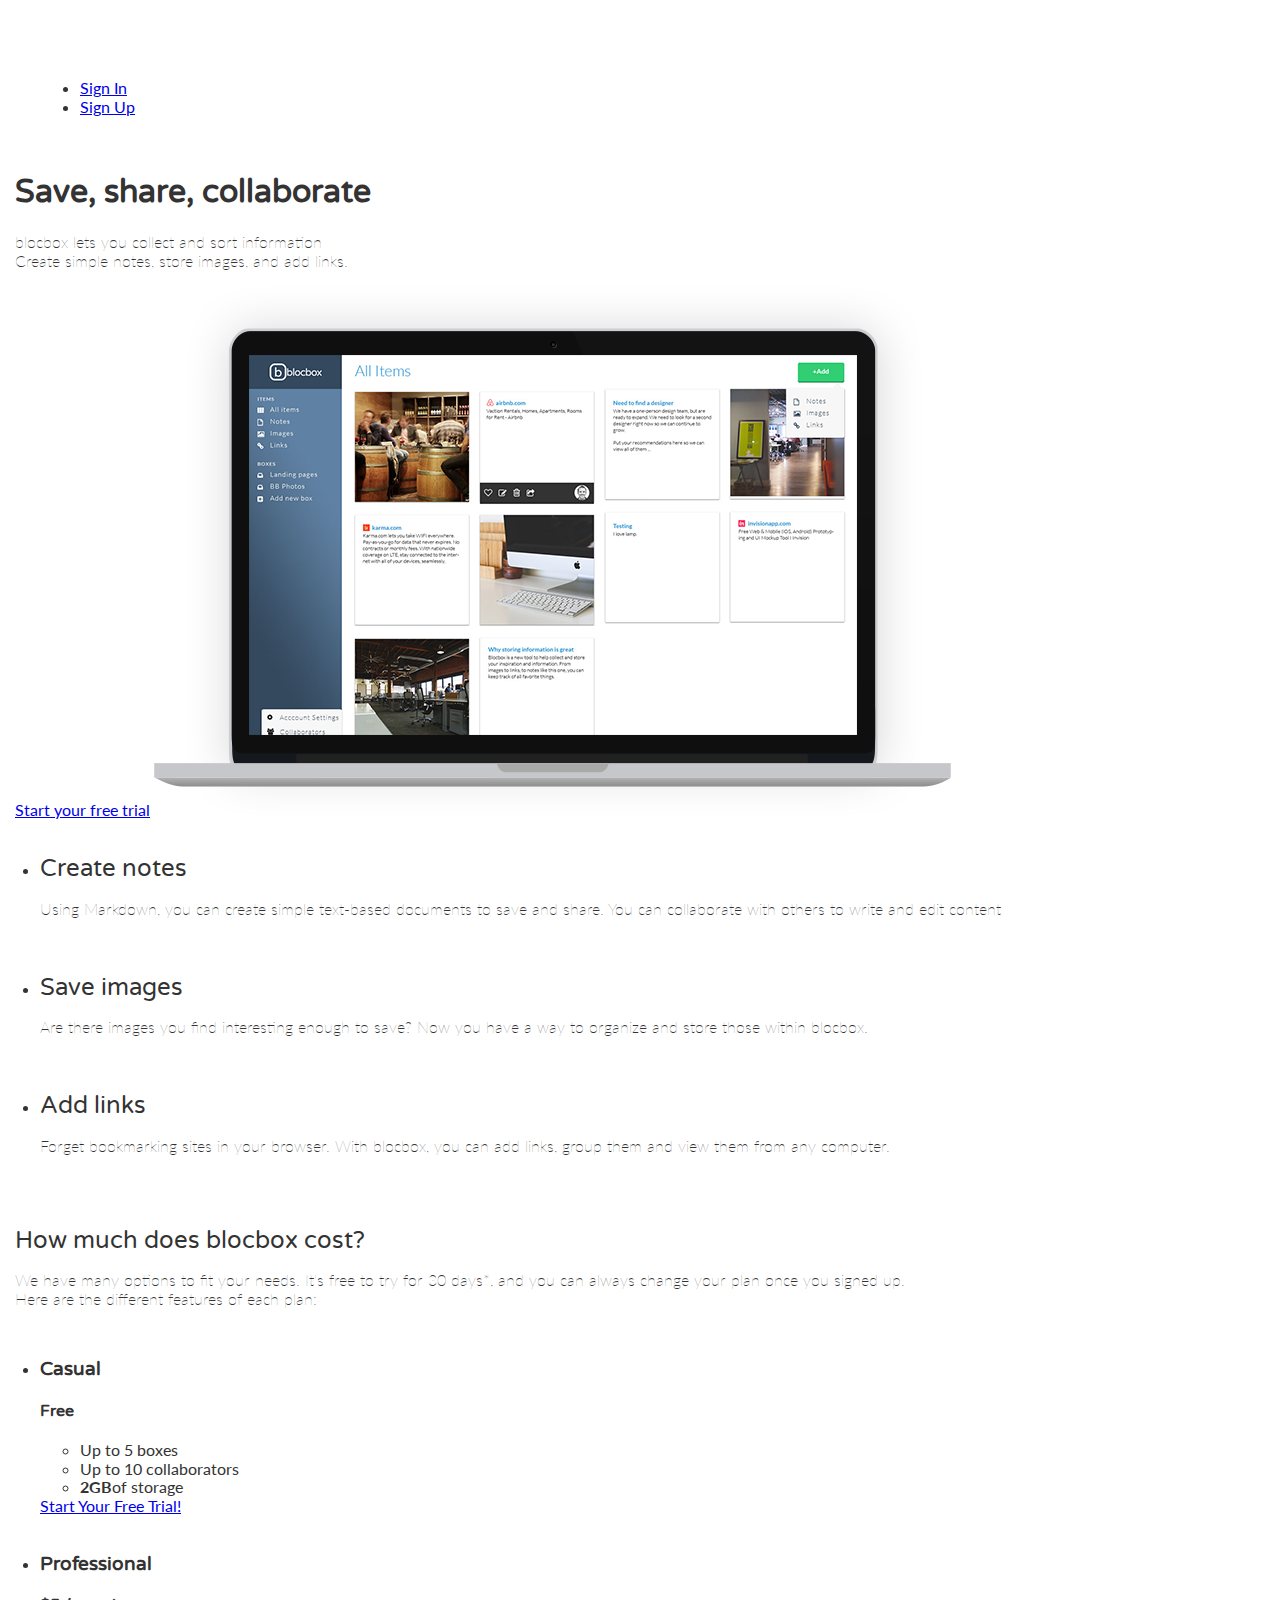
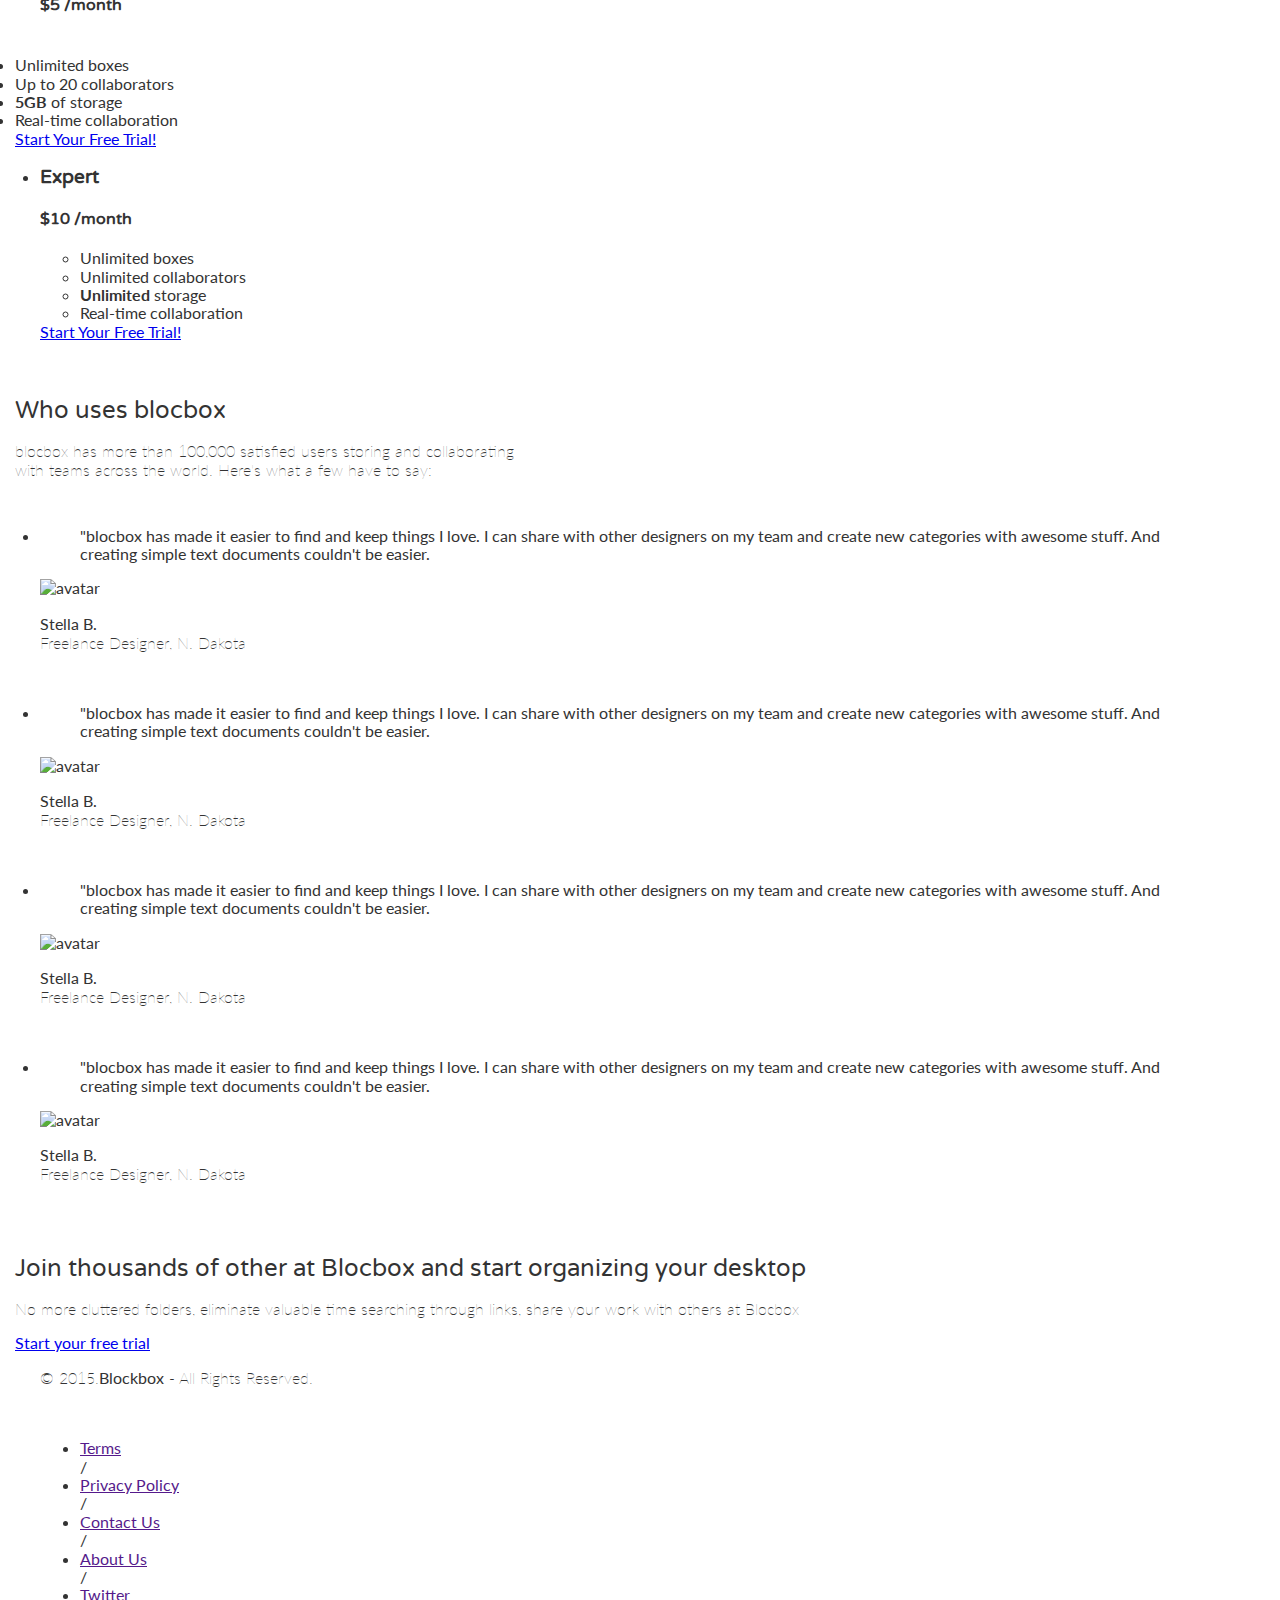
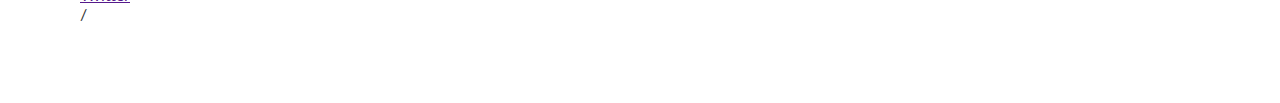
==== index.html @ 96bd42d5 "homepage-css-complted" ====
<!DOCTYPE html>
<html lang="en-us">
<head>
  <meta http-equiv="X-UA-Compatible" content="IE=Edge">
  <meta charset="utf-8">
  <title>Save, share, collaborate | Blocbox</title>
  <!-- Google Fonts-->
  <link href="https://fonts.googleapis.com/css?family=Lato:100,100i,300,300i,400,400i,700|Varela+Round" rel="stylesheet">
  <!-- CSS --> 
  <link rel="stylesheet" href="CSS/normalize.css">
  <link rel="stylesheet" href="CSS/style.css">
  <link rel="stylesheet" href="CSS/font-awesome.css">
  <head>
  <link rel="stylesheet" href="https://cdnjs.cloudflare.com/ajax/libs/animate.css/3.5.2/animate.min.css">
</head>
</head>
<body>
  <header>
    <nav class="container">
      <div class="one-half">
      <a href="index.html" class="site-logo"><img src="images/site-logo.png" alt="Blocbox" /></a>
      </div>
      <div class="one-half">
        <ul>
          <li><a href="signin.html">Sign In</a>
          </li>
          <li class="btn-outline"><a href="signup.html">Sign Up</a> 
          </li>
        </ul>
    </nav>
    <div class="container hero">
    <h1 class="animated fadeIn">Save, share, collaborate</h1>
    <p> blocbox lets you collect and sort information<br>Create simple notes, store images, and add links.</p>
    <a href="signup.html" class="btn">Start your free trial</a>
    <img src="images/dashboard.png" alt="Blocbox"/>
    </div>
    </header>
    <main role="main">
      <!--Benifits Section-->
      <section class="benifits">
        <ul class="container">
          <li class="one-third">
            <h2>Create notes</h2>
            <p>Using Markdown, you can create simple text-based documents to save and share. You can collaborate with others to write and edit content</p>
          </li>
          <li class="one-third">
            <h2>Save images</h2>
            <p>Are there images you find interesting enough to save? Now you have a way to organize and store those within blocbox.</p>
          </li>
          <li class="one-third">
            <h2>Add links</h2>
            <p>Forget bookmarking sites in your browser. With blocbox, you can add links, group them and view them from any computer.</p>
          </li>
        </ul>
      </section>
      <!--Pricing Section-->
      <section class="pricing">
        <div class="container">
          <h2>How much does blocbox cost?</h2>
          <p>We have many options to fit your needs. It's free to try for 30 days*, and you can always change your plan once you signed up. <br/>Here are the different features of each plan:</p>
        </div>
        <ul class="container">
          <li class="one-third">
            <div class="box">
              <h3>Casual</h3>
                <h4>Free</h4>
                  <ul>
                    <li>Up to 5 boxes</li>
                    <li>Up to 10 collaborators</li>
                    <li><strong>2GB</strong>of storage</li>
                  </ul>
                  <a href="signup.html" class="btn">Start Your Free Trial!</a>
           </div>   
          </li>
          <li class="one-third">
            <div class="box middle">
            <h3>Professional</h3>
            <h4><span>$</span>5 <span class="month">/month</span></h4>
               <li>Unlimited boxes</li>
              <li>Up to 20 collaborators</li>
              <li><strong>5GB</strong> of storage</li>
              <li>Real-time collaboration</li>
                  <a href="signup.html" class="btn">Start Your Free Trial!</a>
             </div>
          </li>
          <li class="one-third">
            <div class="box"></div>
              <h3>Expert</h3>
              <h4><span>$</span>10 <span class="month">/month</span></h4>
        <ul>
          <li>Unlimited boxes</li>
          <li>Unlimited collaborators</li>
          <li><strong>Unlimited</strong> storage</li>
          <li>Real-time collaboration</li>
        </ul>
        <a href="signup.html" class="btn">Start Your Free Trial!</a>
          </li>
        </ul>      
      </section>

  <!--Testimonials  -->
      <section class="testimonials">
        <div class="container">
          <h2>Who uses blocbox</h2>
          <p>blocbox has more than 100,000 satisfied users storing and collaborating<br/> with teams across the world. Here's what a few have to say:</p>
        </div>
        <ul class="container">
          <li class="one-fourth">
            <blockquote>"blocbox has made it easier to find and keep things I love. I can share with other designers on my team and create new categories with awesome stuff. And creating simple text documents couldn't be easier.
            </blockquote>
            <img src="https://s3.amazonaws.com/uifaces/faces/twitter/jsa/128.jpg" alt="avatar">
              <p class="name"><strong>Stella B.</strong><br/>Freelance Designer, N. Dakota</p>
          </li>
          <li class="one-fourth">
            <blockquote>"blocbox has made it easier to find and keep things I love. I can share with other designers on my team and create new categories with awesome stuff. And creating simple text documents couldn't be easier.
            </blockquote>
            <img src="https://s3.amazonaws.com/uifaces/faces/twitter/jsa/128.jpg" alt="avatar">
              <p class="name"><strong>Stella B.</strong><br/>Freelance Designer, N. Dakota</p>
          </li>
          <li class="one-fourth">
            <blockquote>"blocbox has made it easier to find and keep things I love. I can share with other designers on my team and create new categories with awesome stuff. And creating simple text documents couldn't be easier.
            </blockquote>
            <img src="https://s3.amazonaws.com/uifaces/faces/twitter/jsa/128.jpg" alt="avatar">
              <p class="name"><strong>Stella B.</strong><br/>Freelance Designer, N. Dakota</p>
          </li>
          <li class="one-fourth">
            <blockquote>"blocbox has made it easier to find and keep things I love. I can share with other designers on my team and create new categories with awesome stuff. And creating simple text documents couldn't be easier.
            </blockquote>
            <img src="https://s3.amazonaws.com/uifaces/faces/twitter/jsa/128.jpg" alt="avatar">
              <p class="name"><strong>Stella B.</strong><br/>Freelance Designer, N. Dakota</p>
          </li>
        </ul>
      </section>
      <!-- Assignment 27-->
      <div class="container">
      <h2>
        Join thousands of other at Blocbox and start organizing your desktop
      </h2>
      <p>
        No more cluttered folders, eliminate valuable time searching through links, share your work with others at Blocbox
      </p>
      <a href="signup.html" class="btn">Start your free trial</a>
      </div>
    </main>
    <!-- footer -->
  <footer>
    <div class="container footer-nav-block">
      <div class="left-footer-block one-third">
        <p class="copyright=block">&copy; 2015.<strong>Blockbox</strong> - All Rights Reserved.</p>
      </div>
      <nav class="link-block middle-footer-block one-third">
        <ul>
          <li><a href="">Terms</a></li> / 
          <li><a href="">Privacy Policy</a></li> / 
          <li><a href="">Contact Us</a></li> / 
          <li><a href="">About Us</a></li> / 
          <li><a href="">Twitter</a></li> / 
        </ul>
      <div class="right-footer-block one third">
        <img class="logo" src="images/site-logo.png" alt="blocbox"/>
      </div>
    </footer>
</body>
</html>
---- CSS/style.css ----
html, body {
  overflow-x: hidden;
}

body {
  font-family: "lato", Helvetica, Arial, sans-serif;
  color: #333333;
}

h1, h2, h3, h4, h5, h6 {
  font-family: "Varela Round", Helvetica, Arial, sans-serif
}

h2 {
  font-size: 20ox;
  font-weight: normal;
  margin-bottom: 5px;
}

p {
  font-size: 16px;
  line-height: 19px;
  font-weight: 100;
}

/* GRID */

.container {
  margin-right: auto;
  margin-left:auto;
  padding-right: 15px;
  padding-left: 15px;
  position: relative;
}

.container:before,
.container:after{
  content: " ";
  display: table;
}

.container:after {
  clear:both;
}

.one-half, .one-third, .one-fourth {
  width: 96%;
  float:left;
  position: relative;
  min-height: 1px;
  margin: 0 2% 20px;
}

.fadeIn {
  -webkit-animation-name: fadeIn;
  animation-name: fadeIn;
}

@-webkit-keyframes fadeInDown {
  from {
    opacity: 0;
    -webkit-transform: translate3d(0, -100%, 0);
    transform: translate3d(0, -100%, 0);
  }

  to {
    opacity: 1;
    -webkit-transform: none;
    transform: none;
  }
}

@keyframes fadeInDown {
  from {
    opacity: 0;
    -webkit-transform: translate3d(0, -100%, 0);
    transform: translate3d(0, -100%, 0);
  }

  to {
    opacity: 1;
    -webkit-transform: none;
    transform: none;
  }
}
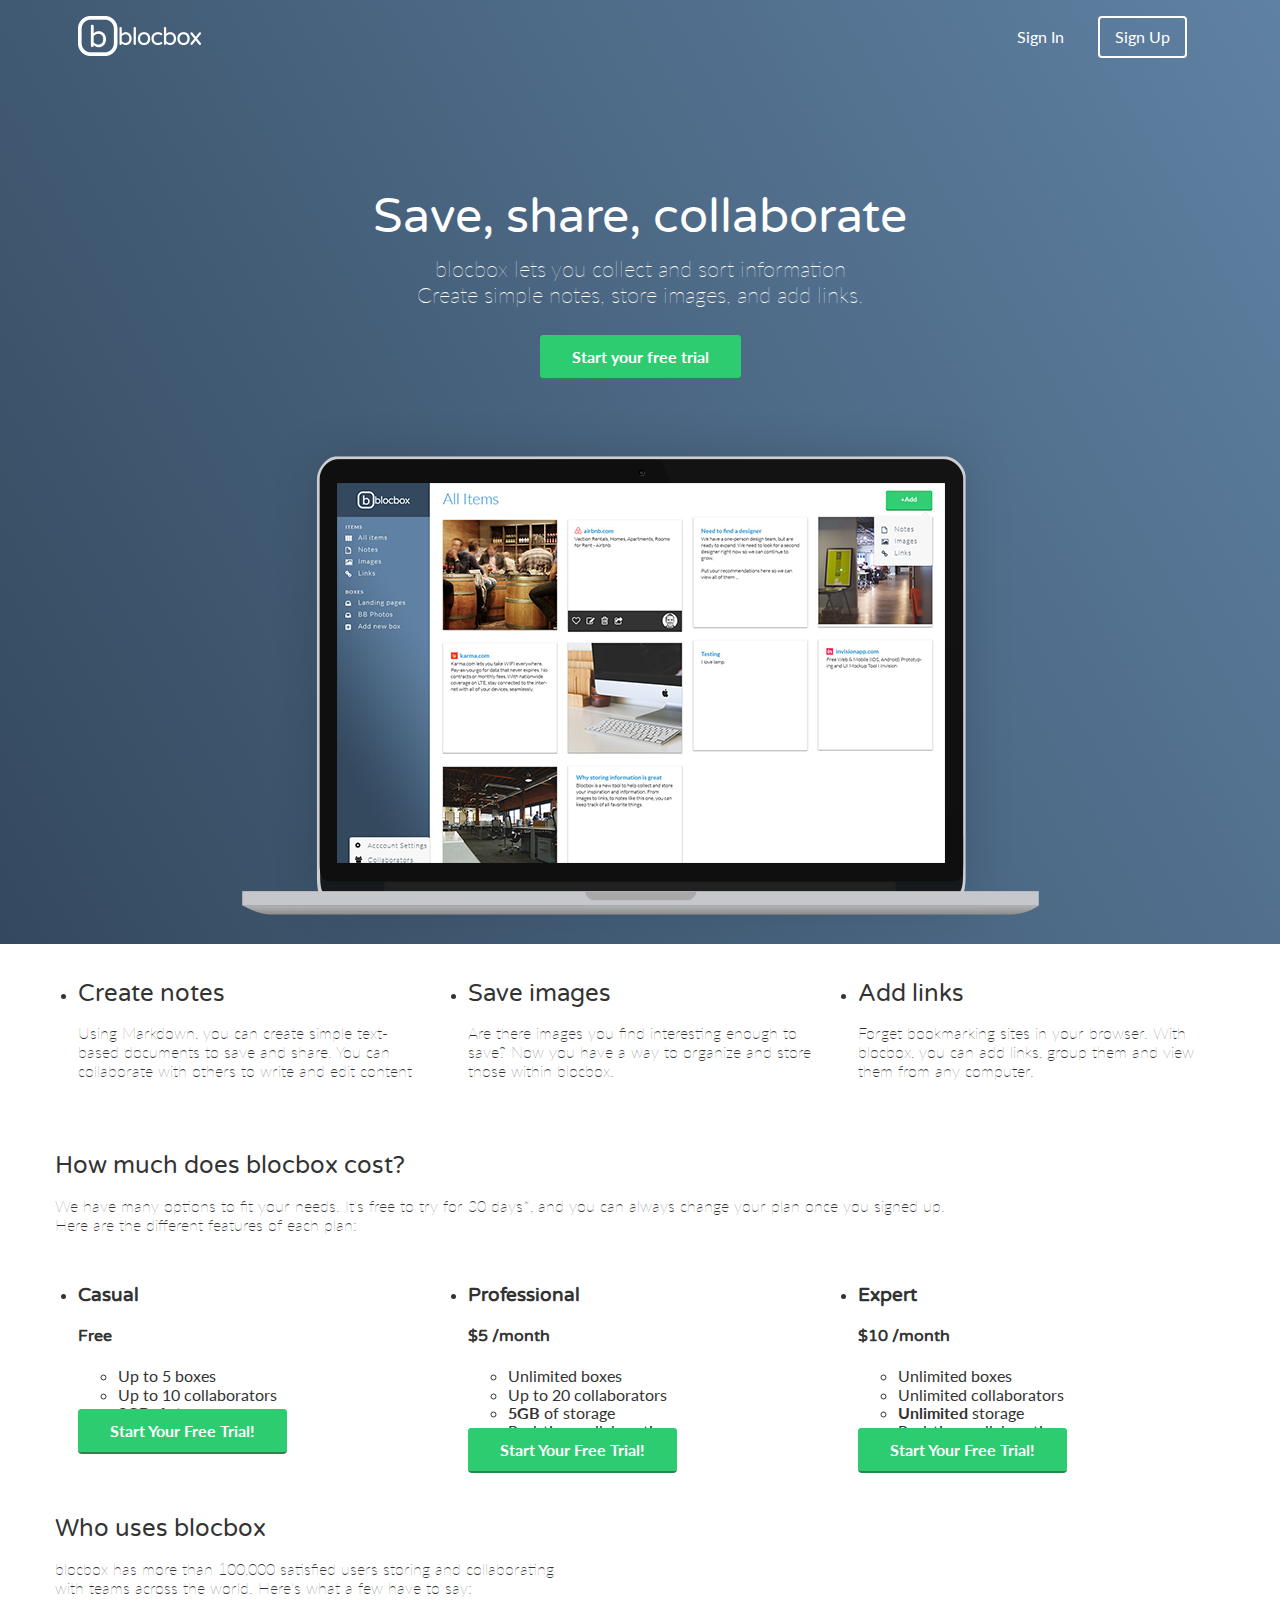
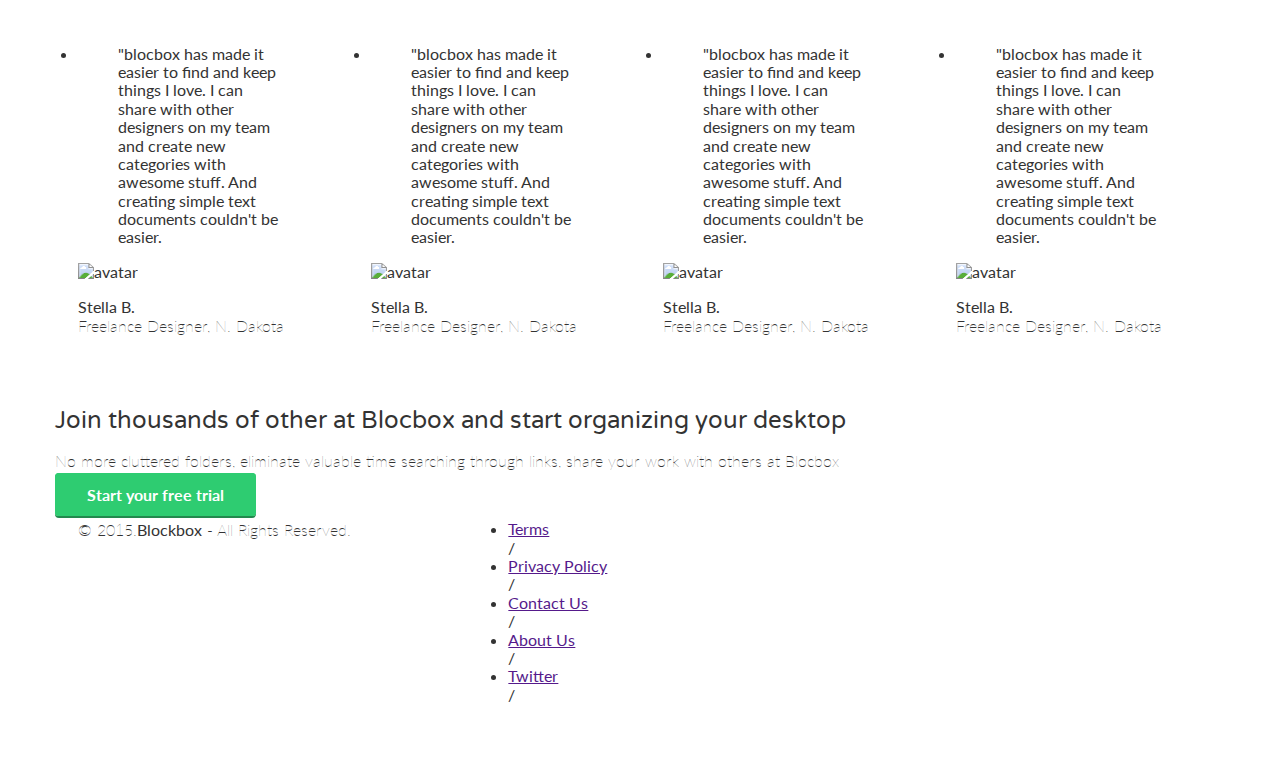
==== commit 5982291d: "Checkpoint-30-completed" ====
--- a/index.html
+++ b/index.html
@@ -76,11 +76,13 @@
             <div class="box middle">
             <h3>Professional</h3>
             <h4><span>$</span>5 <span class="month">/month</span></h4>
-               <li>Unlimited boxes</li>
-              <li>Up to 20 collaborators</li>
-              <li><strong>5GB</strong> of storage</li>
-              <li>Real-time collaboration</li>
-                  <a href="signup.html" class="btn">Start Your Free Trial!</a>
+              <ul>
+                <li>Unlimited boxes</li>
+                <li>Up to 20 collaborators</li>
+                <li><strong>5GB</strong> of storage</li>
+                <li>Real-time collaboration</li>
+              </ul>    
+              <a href="signup.html" class="btn">Start Your Free Trial!</a>
              </div>
           </li>
           <li class="one-third">
--- a/CSS/style.css
+++ b/CSS/style.css
@@ -8,7 +8,7 @@
 }
 
 h1, h2, h3, h4, h5, h6 {
-  font-family: "Varela Round", Helvetica, Arial, sans-serif
+  font-family: "Varela Round", Helvetica, Arial, sans-serif;
 }
 
 h2 {
@@ -24,33 +24,31 @@
 }
 
 /* GRID */
+ .container {
+   margin-right: auto;
+   margin-left: auto;
+   padding-left: 15px;
+   padding-right: 15px;
+   position: relative;
+ }
+ .container:before,
+ .container:after {
+   content: " ";
+   display: table;
+ }
+ .container:after {
+   clear: both;
+ }
+ .one-half, .one-third, .one-fourth {
+   width:96%;
+   float:left;
+   position:relative;
+   min-height: 1px;
+   margin:0 2% 20px;
+ }
 
-.container {
-  margin-right: auto;
-  margin-left:auto;
-  padding-right: 15px;
-  padding-left: 15px;
-  position: relative;
-}
 
-.container:before,
-.container:after{
-  content: " ";
-  display: table;
-}
-
-.container:after {
-  clear:both;
-}
-
-.one-half, .one-third, .one-fourth {
-  width: 96%;
-  float:left;
-  position: relative;
-  min-height: 1px;
-  margin: 0 2% 20px;
-}
-
+/* Animation Affect for H1 */
 .fadeIn {
   -webkit-animation-name: fadeIn;
   animation-name: fadeIn;
@@ -70,16 +68,129 @@
   }
 }
 
-@keyframes fadeInDown {
-  from {
-    opacity: 0;
-    -webkit-transform: translate3d(0, -100%, 0);
-    transform: translate3d(0, -100%, 0);
+
+  @media (min-width: 768px){
+    .container {
+      width: 750px;
+    }
   }
 
-  to {
-    opacity: 1;
-    -webkit-transform: none;
-    transform: none;
-  }
-}+  @media (min-width: 768px) {
+   .container {
+     width: 750px;
+   }
+ }
+ @media (min-width: 992px) {
+   .container {
+     width: 970px;
+   }
+   .one-half {
+     width:46%;
+   }
+   .one-third {
+     width:29.33333%;
+   }
+   .one-fourth {
+     width:21%;
+   }
+ }
+ @media (min-width: 1200px) {
+   .container {
+     width: 1170px;
+   }
+ }
+
+/*    HEADER    */
+header {
+  color: #FFFFFF;
+  background: #34495E;
+  background-image: -moz-linear-gradient( 30deg, rgb(52,73,94) 0%, rgb(95,129,163) 100%);
+  background-image: -webkit-linear-gradient( 30deg, rgb(52,73,94) 0%, rgb(95,129,163) 100%);
+  background-image: -ms-linear-gradient( 30deg, rgb(52,73,94) 0%, rgb(95,129,163) 100%);
+}
+
+header nav{
+  padding: 1em 0;
+}
+
+header nav ul{
+  display: inline;
+  text-align: right;
+  float: right;
+  margin:0;
+}
+
+header nav ul > li {
+  list-style-type: none;
+  display: inline-block;  
+  margin: 0 15px;
+}
+
+header nav ul > li.btn-outline {
+  padding: 10px 15px;
+  border: 2px solid #FFFFFF;
+  border-radius: 4px;
+}
+
+header nav ul >li.btn-outline:hover{
+  background: #FFFFFF;
+}
+
+header nav ul > li > a {
+  color: #FFFFFF;
+  text-decoration: none;
+}
+
+header nav ul > li.btn-outline:hover > a {
+  color: #34495E;
+}
+
+header .hero {
+  text-align: center;
+  display: block;
+  position: relative;
+}
+
+header .hero h1 {
+  font-size: 48px;
+  font-weight: normal;
+  margin: 95px 0 0;
+}
+
+header .hero p{
+  font-size: 22px;
+  line-height: 26px;
+  font-weight: 100;
+  margin: 10px 0 40px;
+}
+
+header .hero img {
+  display: block;
+  margin:3em auto 0;
+}
+
+
+/* BUTTON */
+
+.btn{
+  border-radius: 4px;
+  color: #FFFFFF;
+  font-weight: 700;
+  text-decoration: none;
+  padding: 10px 30px;
+  background: #2ECC71;
+  border: 2px solid #2ECC71;
+  box-shadow: 0px 2px 0px 0px #22894E;
+}
+
+
+
+
+
+
+
+
+
+
+
+
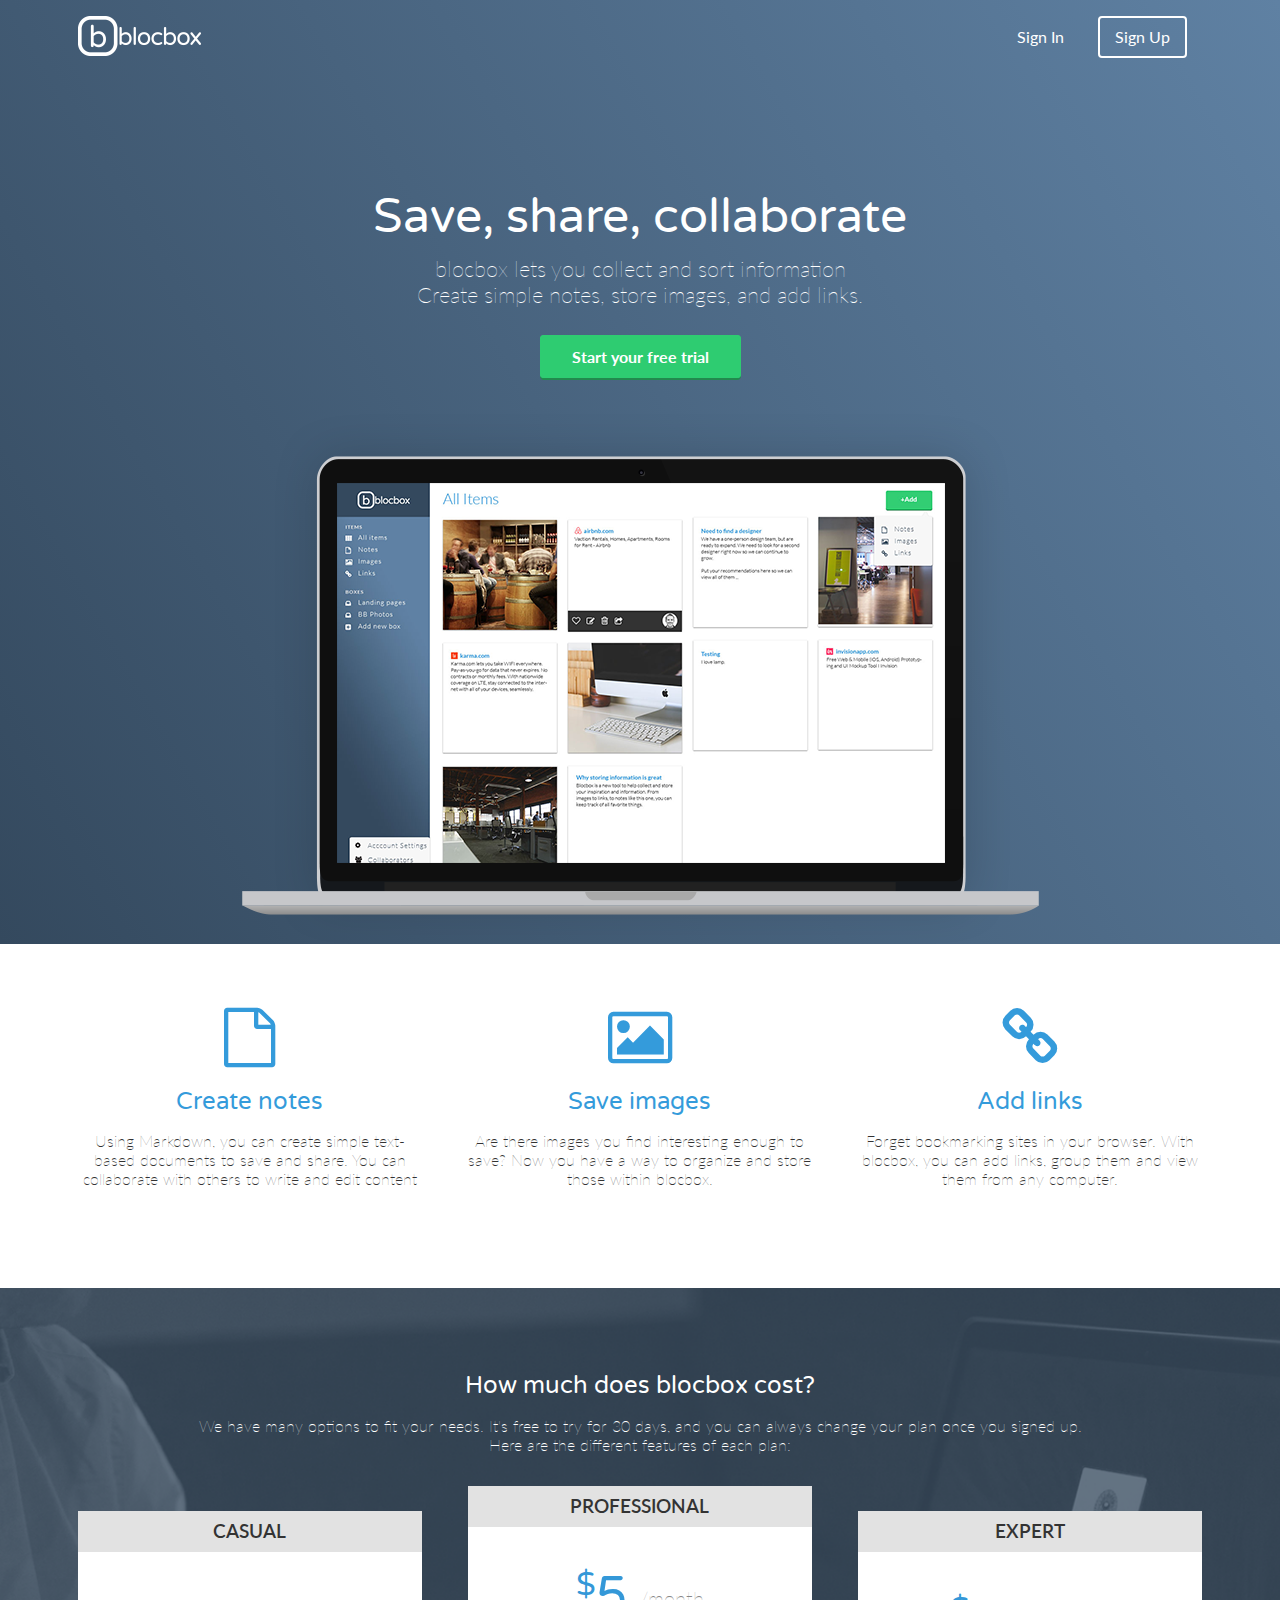
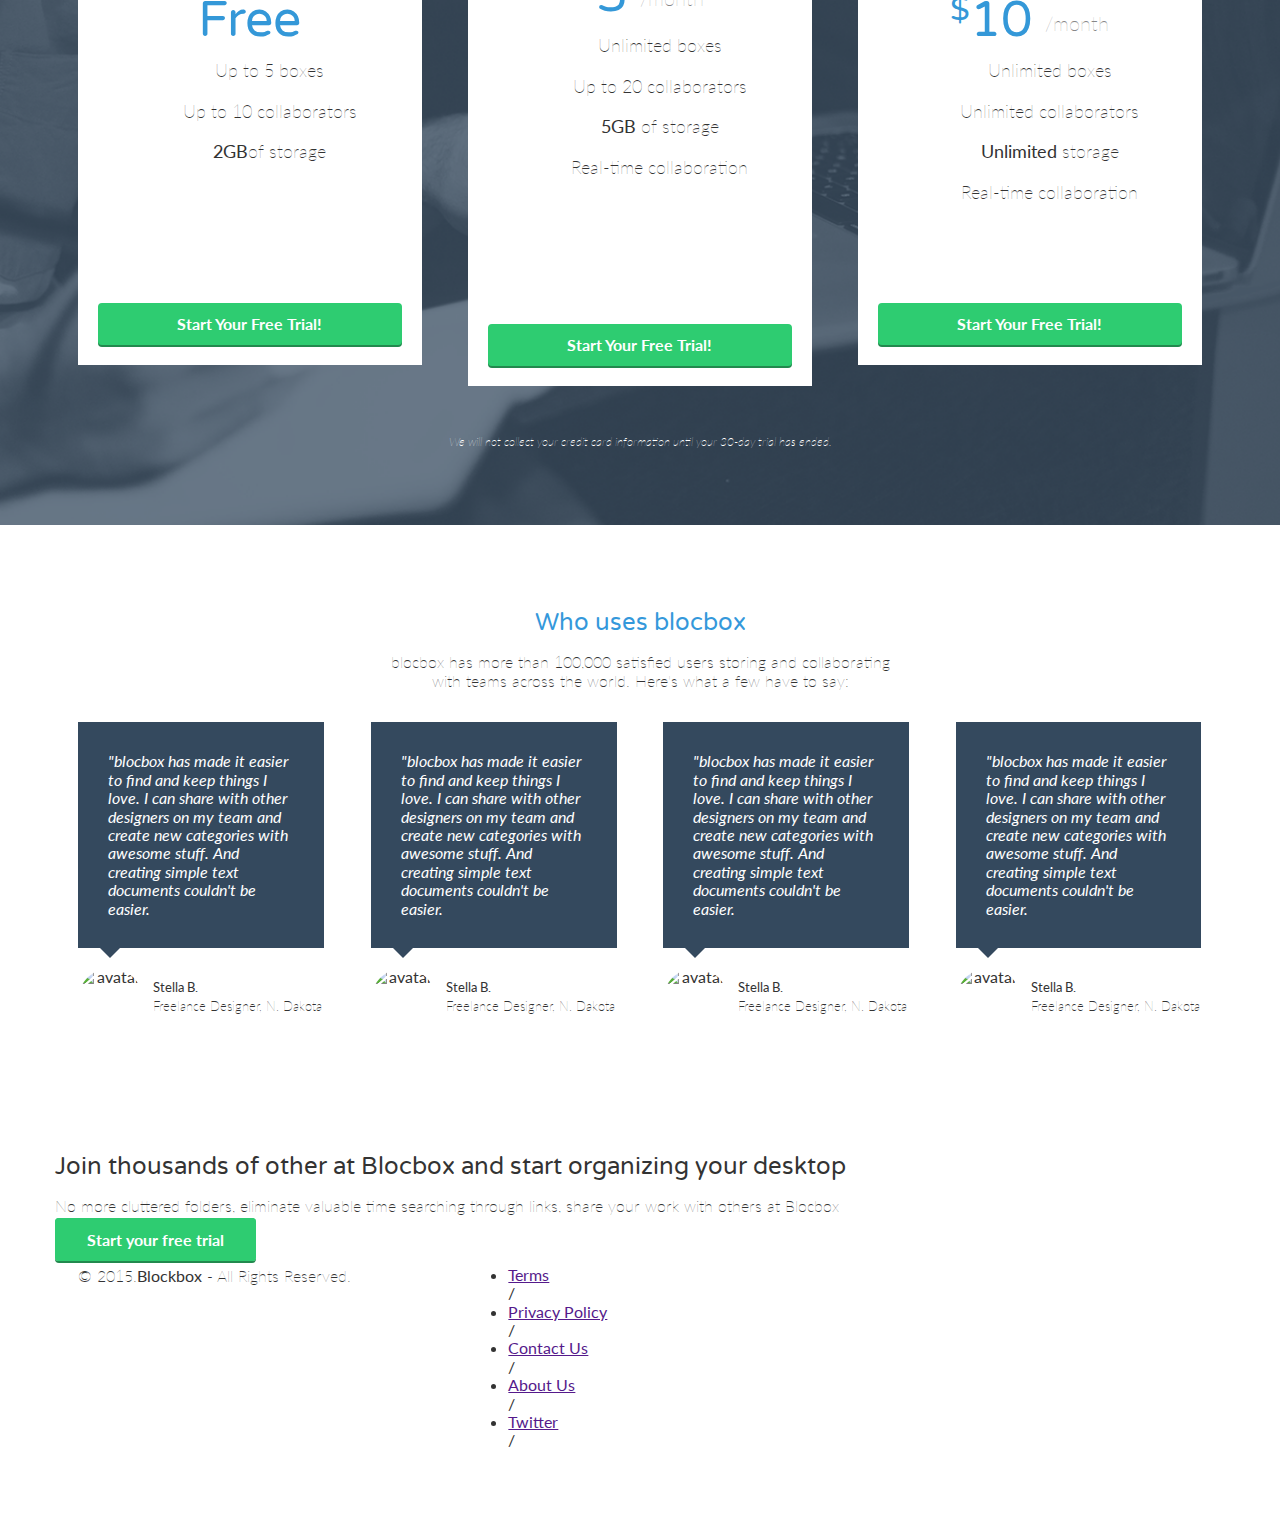
==== commit 04e65b0b: "Checkpoint-31-completed" ====
--- a/index.html
+++ b/index.html
@@ -32,22 +32,25 @@
     <h1 class="animated fadeIn">Save, share, collaborate</h1>
     <p> blocbox lets you collect and sort information<br>Create simple notes, store images, and add links.</p>
     <a href="signup.html" class="btn">Start your free trial</a>
-    <img src="images/dashboard.png" alt="Blocbox"/>
+    <img src="images/dashboard.png" alt="Blocbox" class="dashboard">
     </div>
     </header>
     <main role="main">
       <!--Benifits Section-->
-      <section class="benifits">
+      <section class="benefits">
         <ul class="container">
           <li class="one-third">
+          <i class="fa fa-file-o"></i>
             <h2>Create notes</h2>
             <p>Using Markdown, you can create simple text-based documents to save and share. You can collaborate with others to write and edit content</p>
           </li>
           <li class="one-third">
+          <i class="fa fa-picture-o"></i>
             <h2>Save images</h2>
             <p>Are there images you find interesting enough to save? Now you have a way to organize and store those within blocbox.</p>
           </li>
           <li class="one-third">
+           <i class="fa fa-link"></i>
             <h2>Add links</h2>
             <p>Forget bookmarking sites in your browser. With blocbox, you can add links, group them and view them from any computer.</p>
           </li>
@@ -57,7 +60,7 @@
       <section class="pricing">
         <div class="container">
           <h2>How much does blocbox cost?</h2>
-          <p>We have many options to fit your needs. It's free to try for 30 days*, and you can always change your plan once you signed up. <br/>Here are the different features of each plan:</p>
+          <p>We have many options to fit your needs. It's free to try for 30 days, and you can always change your plan once you signed up. <br/>Here are the different features of each plan:</p>
         </div>
         <ul class="container">
           <li class="one-third">
@@ -86,18 +89,21 @@
              </div>
           </li>
           <li class="one-third">
-            <div class="box"></div>
+            <div class="box">
               <h3>Expert</h3>
               <h4><span>$</span>10 <span class="month">/month</span></h4>
-        <ul>
-          <li>Unlimited boxes</li>
-          <li>Unlimited collaborators</li>
-          <li><strong>Unlimited</strong> storage</li>
-          <li>Real-time collaboration</li>
-        </ul>
-        <a href="signup.html" class="btn">Start Your Free Trial!</a>
-          </li>
-        </ul>      
+                <ul>
+                  <li>Unlimited boxes</li>
+                  <li>Unlimited collaborators</li>
+                  <li><strong>Unlimited</strong> storage</li>
+                  <li>Real-time collaboration</li>
+                </ul>
+              <a href="signup.html" class="btn">Start Your Free Trial!</a>     
+            </div>
+           </li>  
+          </ul>   
+        <div class="container">
+          <p class="small">We will not collect your credit card information until your 30-day trial has ended.</p> 
       </section>
 
   <!--Testimonials  -->
--- a/CSS/style.css
+++ b/CSS/style.css
@@ -68,12 +68,7 @@
   }
 }
 
-
-  @media (min-width: 768px){
-    .container {
-      width: 750px;
-    }
-  }
+/* MEDIA QUERIES */
 
   @media (min-width: 768px) {
    .container {
@@ -99,6 +94,19 @@
      width: 1170px;
    }
  }
+ /*  Change */
+ @media only screen and (max-width: 768px){
+    .dashboard{
+      width: 50%;
+    }
+  }
+
+  @media only screen and (max-width: 992px){
+    .dashboard{
+      width: 75%;
+    }
+  }
+
 
 /*    HEADER    */
 header {
@@ -169,10 +177,9 @@
   margin:3em auto 0;
 }
 
-
 /* BUTTON */
 
-.btn{
+.btn {
   border-radius: 4px;
   color: #FFFFFF;
   font-weight: 700;
@@ -184,13 +191,183 @@
 }
 
 
-
-
-
-
-
-
-
-
-
-
+/*    BENEFITS    */
+
+.benefits {
+  text-align: center;
+  display: block;
+  position: relative;
+}
+
+.benefits ul{
+  margin: 0 auto;
+  padding: 4em 0;
+}
+
+.benefits ul li {
+  list-style-type: none;
+  display: inline-block;
+}
+
+.benefits i {
+  color: #349BDB;
+  font-size: 60px;
+  margin:0;
+  vertical-align: middle;
+}
+
+.benefits h2{
+  color: #349BDB
+}
+
+
+/* PRICING*/
+.pricing {
+   background: #34495E url("../images/background.png") top center no-repeat;
+   background: url("../images/background.png") top center no-repeat, linear-gradient(206deg, #5F81A3 0%, #34495E 94%);
+   background-size:cover;
+   text-align: center;
+   padding:4em 0;
+ }
+
+ .pricing h2, .pricing p{
+  color: #FFF;
+ }
+
+.pricing ul{
+  margin:0, auto;
+  padding:2em, 0;
+}
+
+.pricing ul li {
+  list-style-type: none;
+}
+
+.box {
+  padding:0 15px 15px;
+  background: #FFFFFF;
+  box-shadow: 0px 2px 4px 0px rgba(0,0,0,0,20);
+  min-height: 439px;
+  position: relative; 
+  margin-top: 25px;
+}
+
+.box.middle{
+  min-height: 485px;
+  margin-top: 0px;
+}
+
+.box h3 {
+  font-family: "Lato", Helvetica, Arial, sans-serif;
+  font-weight: 600;
+  text-transform: uppercase;
+  background: #E2E2E2;
+  box-shadow: 0px 1px 2px 0px rgba(0,0,0,0, 40px);
+  left: 0;
+  right: 0;
+  top:0;
+  text-align: center;
+  margin: 0 -15px 40px;
+  padding:10px 0;
+}
+
+.box h4 {
+  font-size: 50px;
+  font-weight: normal;
+  margin: 40px 0 10px;
+  color: #3498D8;
+}
+
+ .box h4 span {
+   font-size:32px;
+   vertical-align: top;
+ }
+ .box h4 span.month {
+   font-family: "Lato", Helvetica, Arial, sans-serif;
+   font-weight: 100;
+   color:#888888;
+   font-size:20px;
+   vertical-align: middle;
+ }
+ .box ul li {
+   font-size:18px;
+   margin-bottom:20px;
+   font-weight: 100;
+ }
+
+  .box .btn {
+   position:absolute;
+   bottom:20px;
+   left:20px;
+   right:20px;
+ }
+ .small {
+   font-size: 12px;
+   color: #FEFEFE;
+   line-height: 15px;
+   font-style:italic;
+ }
+
+
+/* TESTIMONIALS */
+.testimonials {
+  padding: 4em 0;
+  text-align: center;
+}
+
+.testimonials h2{
+  color: #3498DB;
+}
+
+.testimonials ul li {
+  list-style-type: none;
+}
+
+.testimonials blockquote{
+  color: #FFF;
+  text-align: left;
+  font-style: italic; 
+  background: #34495E;
+  position: relative;
+  padding: 30px;  
+  width: auto;
+  margin: 0;
+}
+
+.testimonials blockquote:after {
+   top: 100%;
+   left: 13%;
+   border: solid transparent;
+   content: " ";
+   height: 0;
+   width: 0;
+   position: absolute;
+   pointer-events: none;
+   border-top-color: #34495E;
+   border-width: 10px;
+   margin-left: -10px;
+ }
+
+ .testimonials img {
+   height: 65px;
+   width: 65px;
+   border-radius:50%;
+   float: left;
+   display: inline-block;
+   margin:20px 10px 0 0;
+ }
+ .testimonials p.name {
+   float: left;
+   display: inline-block;
+   text-align: left;
+   font-size:13px;
+   margin-top: 30px;
+ }
+
+
+
+
+
+
+
+
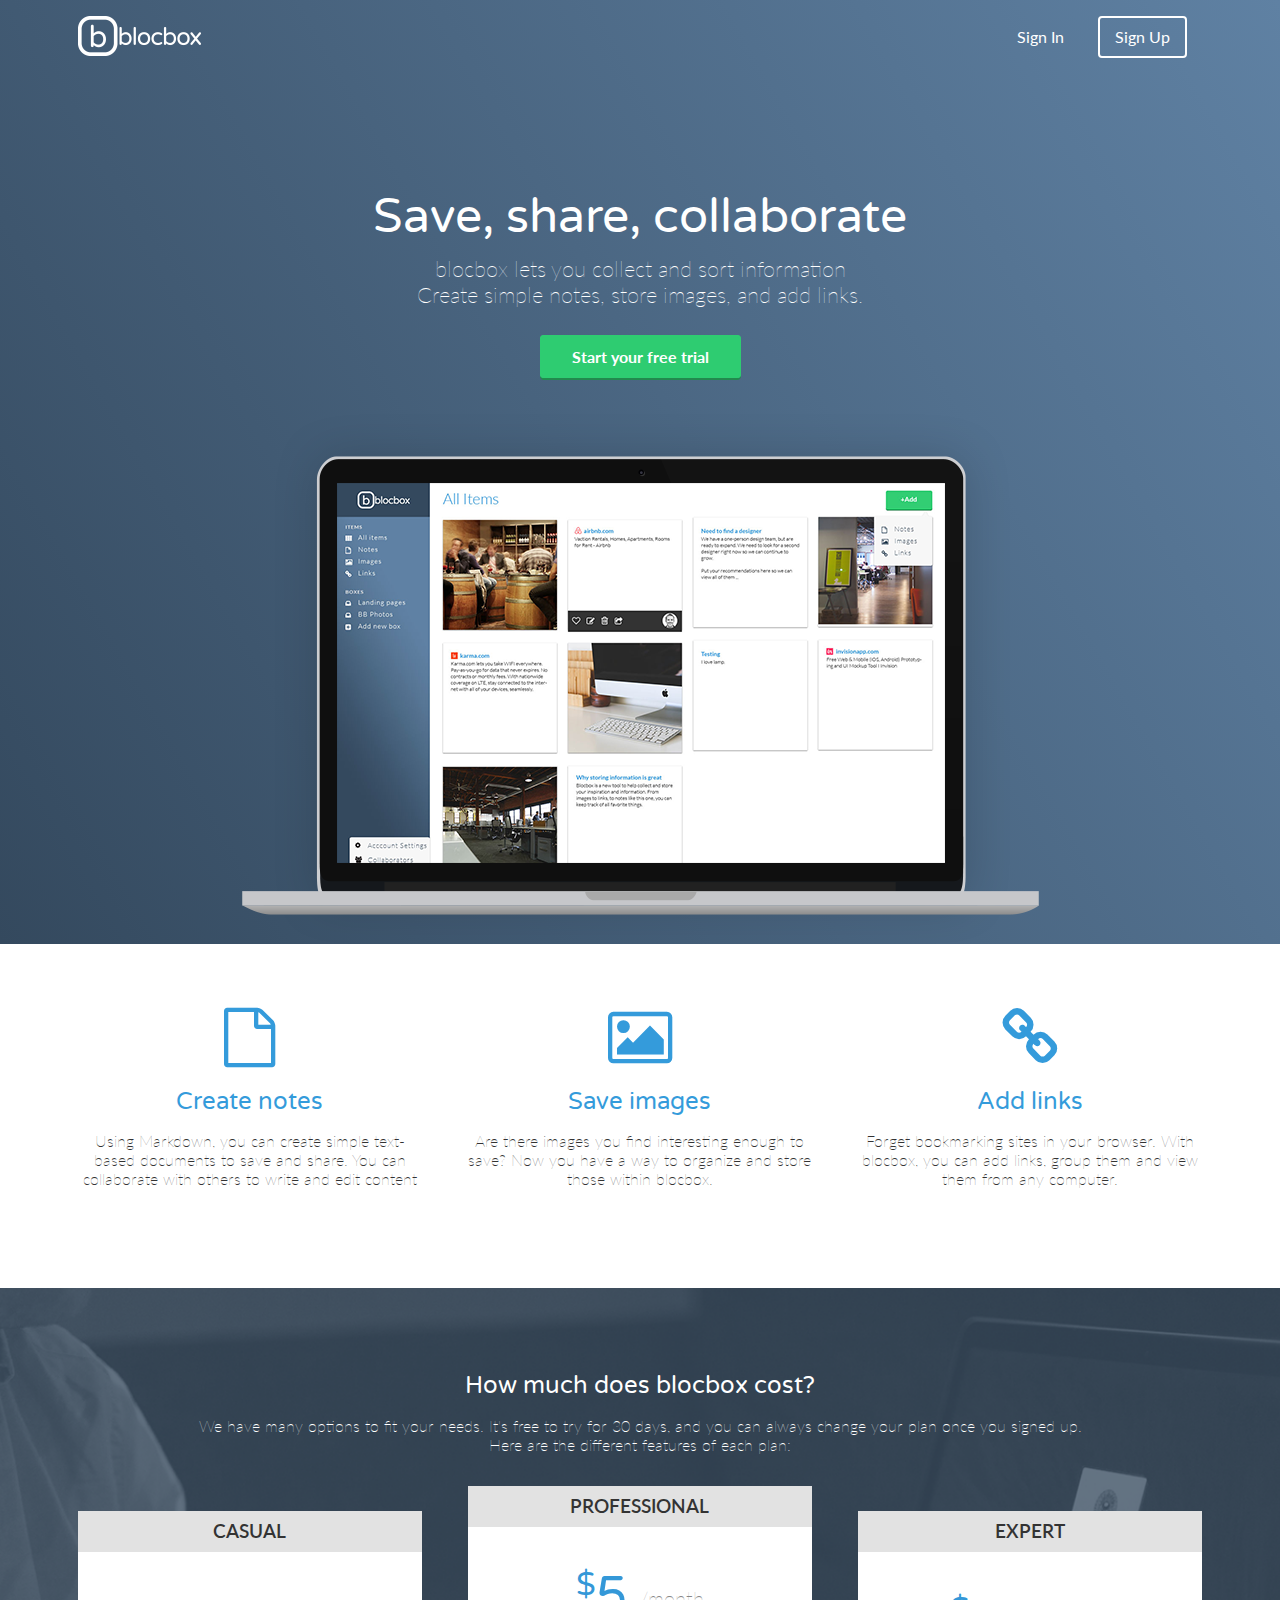
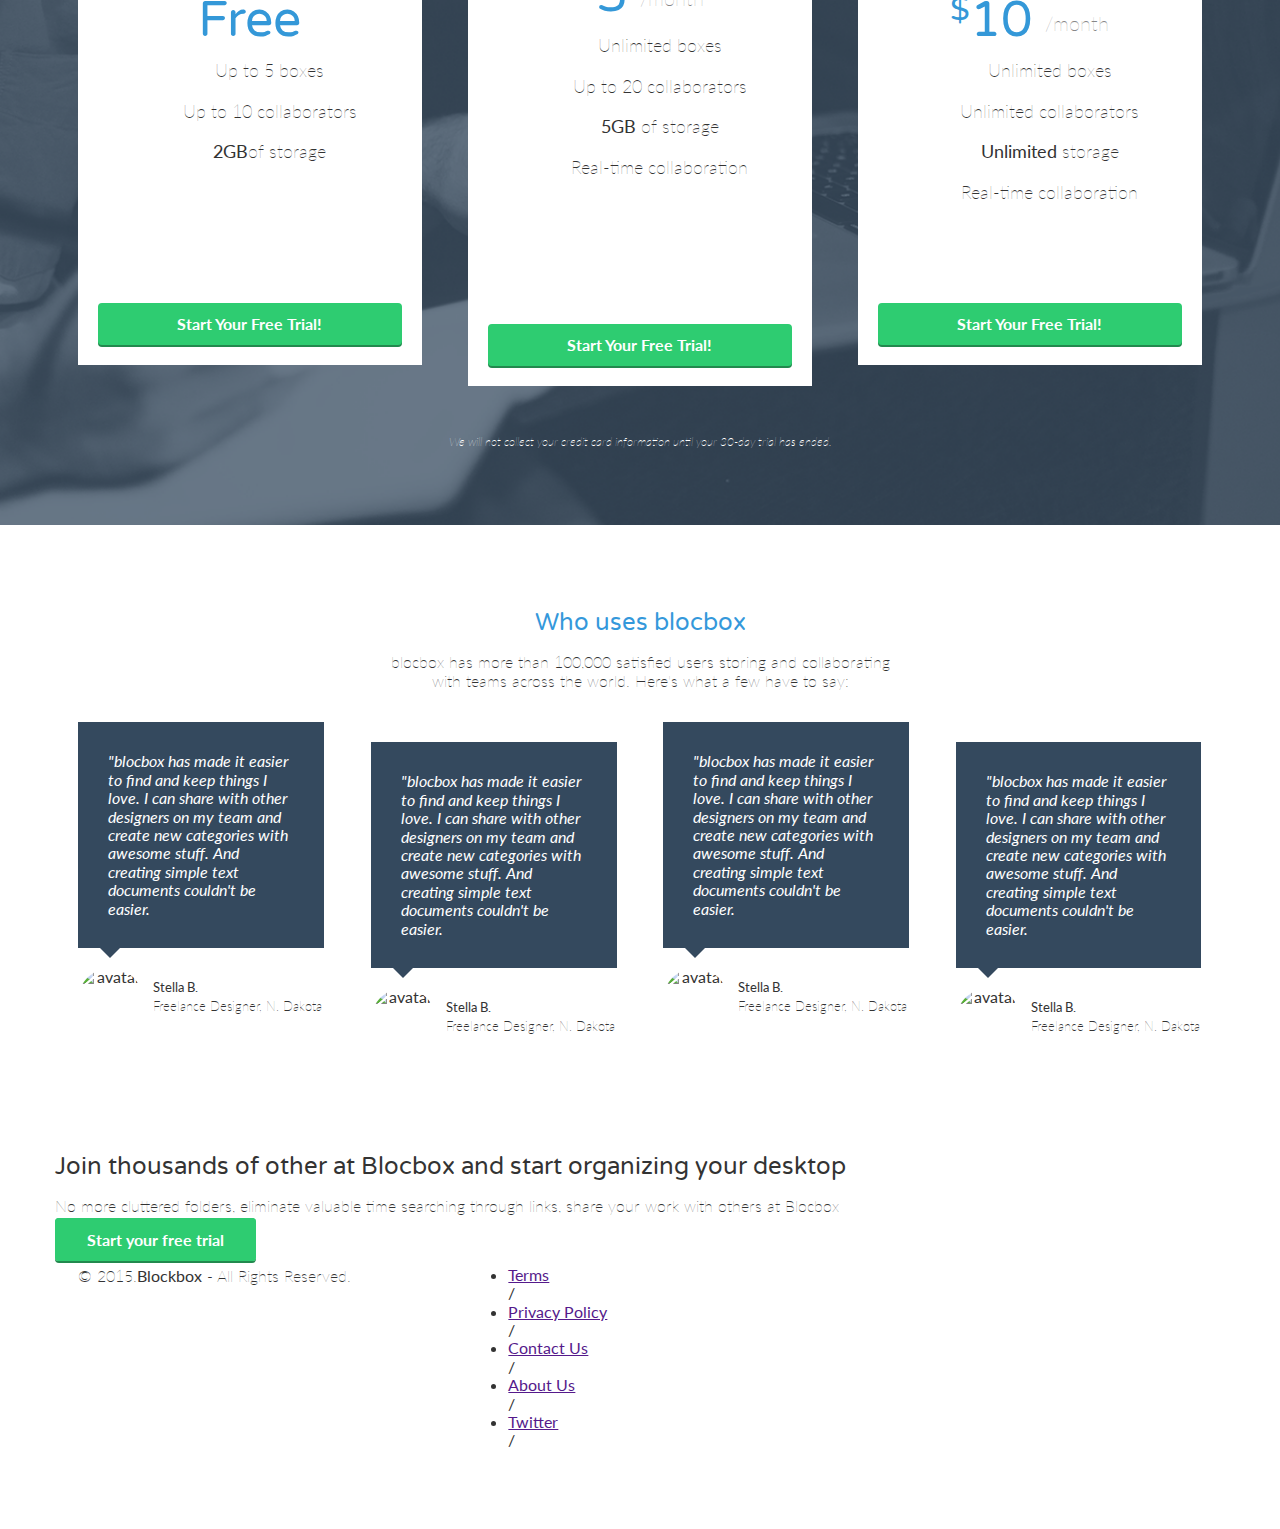
==== commit 73584836: "homepage-styling-completed" ====
--- a/index.html
+++ b/index.html
@@ -119,19 +119,19 @@
             <img src="https://s3.amazonaws.com/uifaces/faces/twitter/jsa/128.jpg" alt="avatar">
               <p class="name"><strong>Stella B.</strong><br/>Freelance Designer, N. Dakota</p>
           </li>
+          <li class="one-fourth second-box">
+            <blockquote>"blocbox has made it easier to find and keep things I love. I can share with other designers on my team and create new categories with awesome stuff. And creating simple text documents couldn't be easier.
+            </blockquote>
+            <img src="https://s3.amazonaws.com/uifaces/faces/twitter/jsa/128.jpg" alt="avatar">
+              <p class="name"><strong>Stella B.</strong><br/>Freelance Designer, N. Dakota</p>
+          </li>
           <li class="one-fourth">
             <blockquote>"blocbox has made it easier to find and keep things I love. I can share with other designers on my team and create new categories with awesome stuff. And creating simple text documents couldn't be easier.
             </blockquote>
             <img src="https://s3.amazonaws.com/uifaces/faces/twitter/jsa/128.jpg" alt="avatar">
               <p class="name"><strong>Stella B.</strong><br/>Freelance Designer, N. Dakota</p>
           </li>
-          <li class="one-fourth">
-            <blockquote>"blocbox has made it easier to find and keep things I love. I can share with other designers on my team and create new categories with awesome stuff. And creating simple text documents couldn't be easier.
-            </blockquote>
-            <img src="https://s3.amazonaws.com/uifaces/faces/twitter/jsa/128.jpg" alt="avatar">
-              <p class="name"><strong>Stella B.</strong><br/>Freelance Designer, N. Dakota</p>
-          </li>
-          <li class="one-fourth">
+          <li class="one-fourth fourth-box">
             <blockquote>"blocbox has made it easier to find and keep things I love. I can share with other designers on my team and create new categories with awesome stuff. And creating simple text documents couldn't be easier.
             </blockquote>
             <img src="https://s3.amazonaws.com/uifaces/faces/twitter/jsa/128.jpg" alt="avatar">
--- a/CSS/style.css
+++ b/CSS/style.css
@@ -364,10 +364,16 @@
    margin-top: 30px;
  }
 
-
-
-
-
-
-
-
+ .second-box, .fourth-box{
+  position: relative;
+  top: 20px;
+  
+ }
+
+
+
+
+
+
+
+
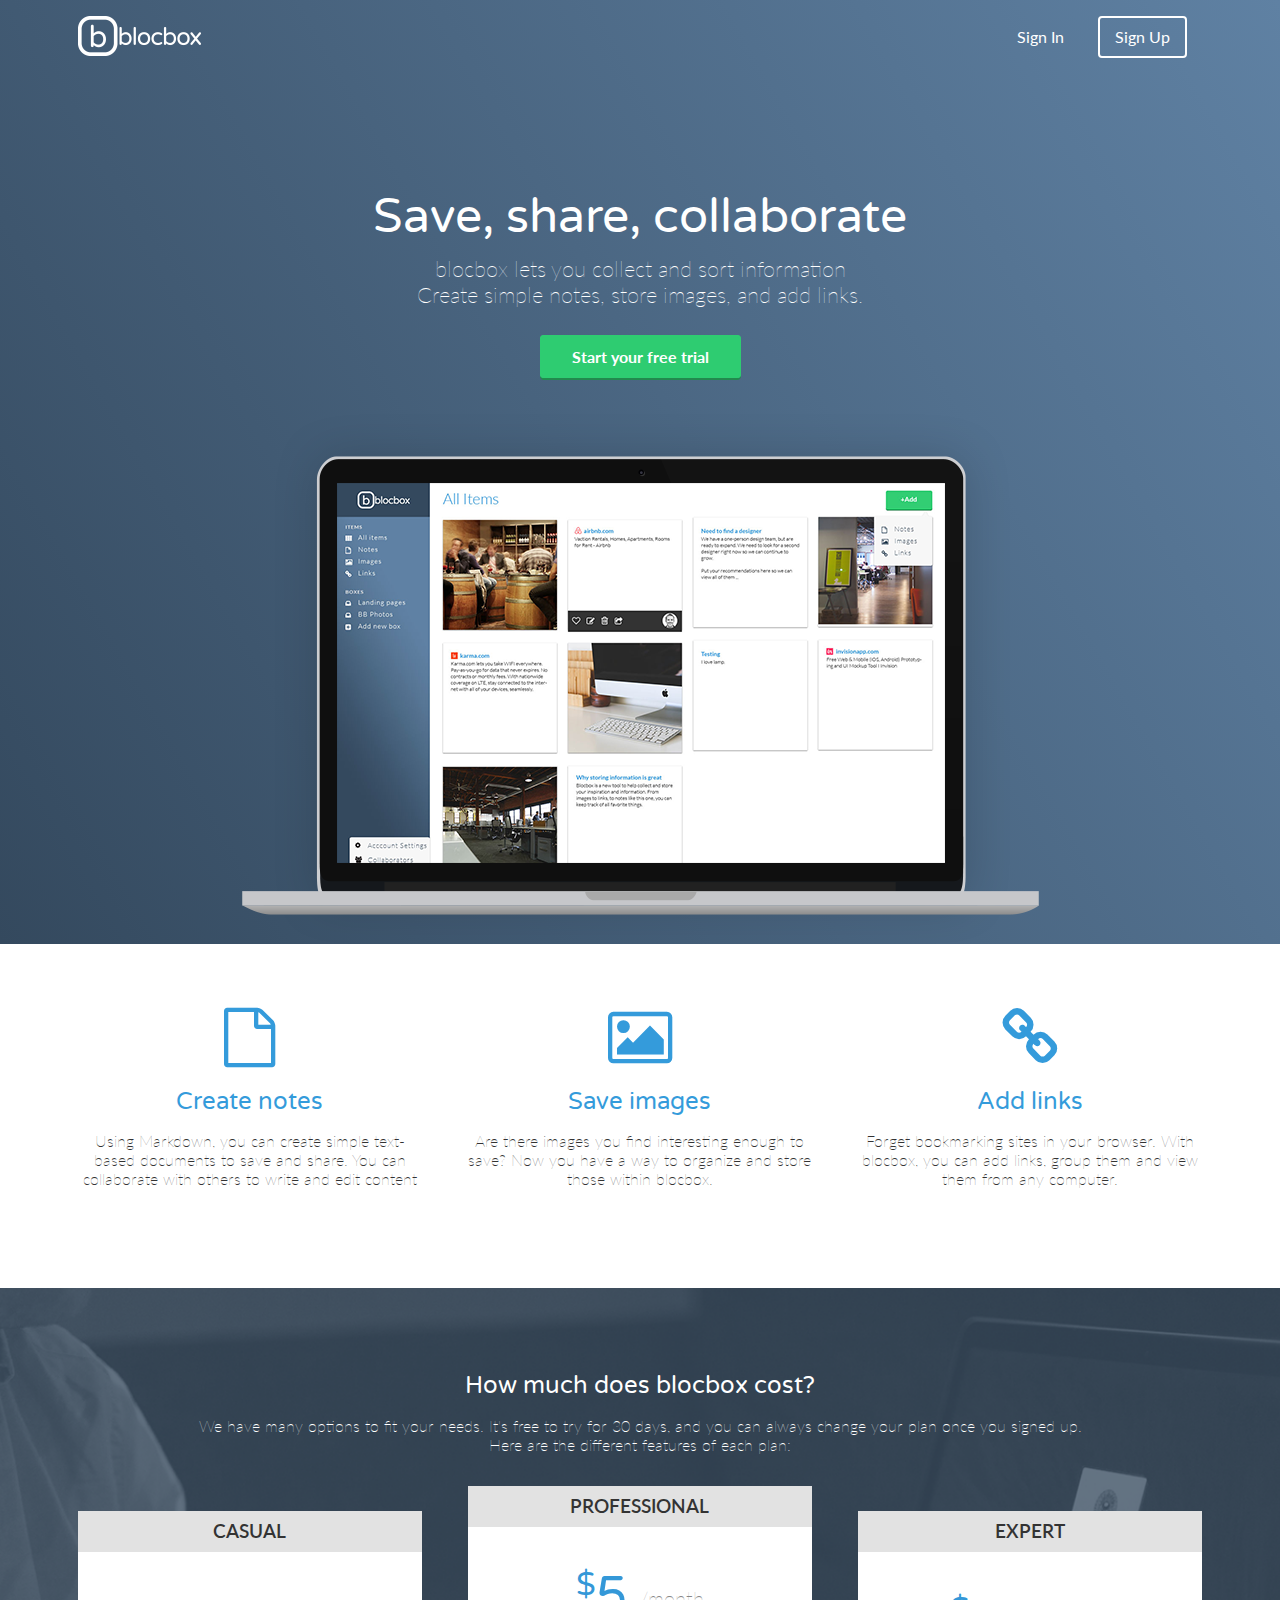
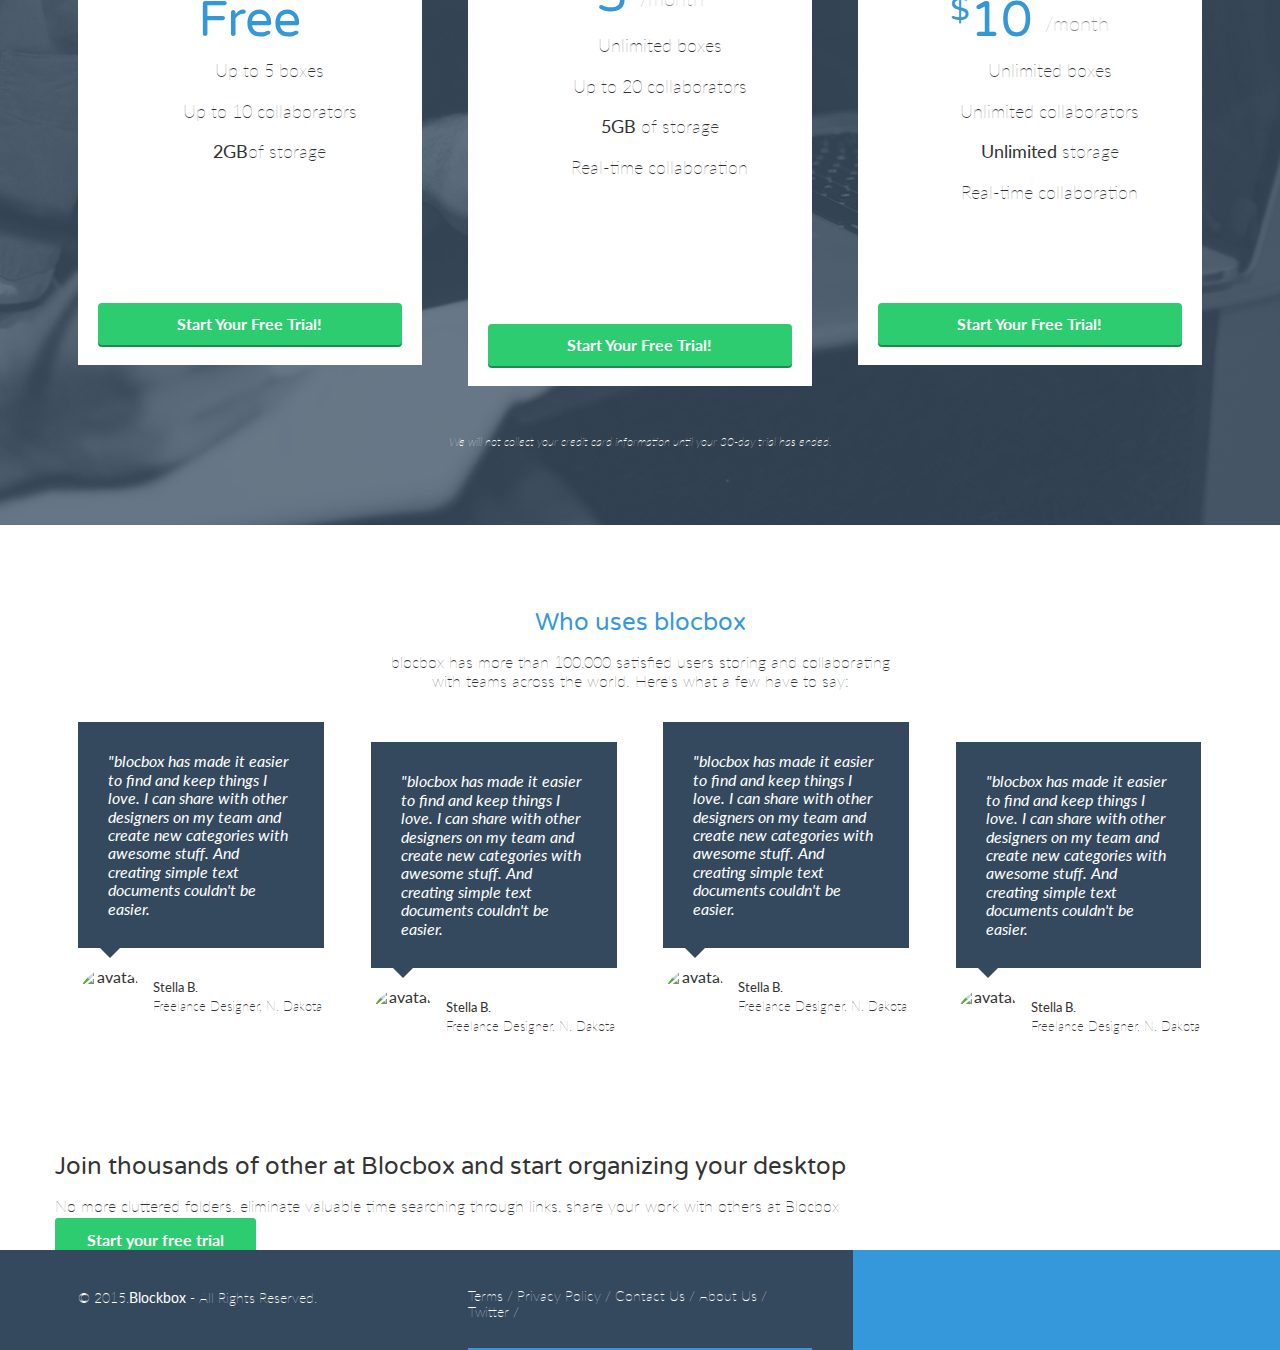
==== commit bb40f48b: "Checkpoint 31 completed" ====
--- a/index.html
+++ b/index.html
@@ -140,7 +140,7 @@
         </ul>
       </section>
       <!-- Assignment 27-->
-      <div class="container">
+      <section class="container">
       <h2>
         Join thousands of other at Blocbox and start organizing your desktop
       </h2>
@@ -148,7 +148,7 @@
         No more cluttered folders, eliminate valuable time searching through links, share your work with others at Blocbox
       </p>
       <a href="signup.html" class="btn">Start your free trial</a>
-      </div>
+      </section>
     </main>
     <!-- footer -->
   <footer>
--- a/CSS/style.css
+++ b/CSS/style.css
@@ -12,7 +12,7 @@
 }
 
 h2 {
-  font-size: 20ox;
+  font-size: 28ox;
   font-weight: normal;
   margin-bottom: 5px;
 }
@@ -370,10 +370,55 @@
   
  }
 
-
-
-
-
-
-
-
+/*   FOOTER    */
+
+footer {
+   background-color: #34495E;
+   background-image: linear-gradient(to top,
+      #3498DB 0%, #3498DB 50%, #34495E 50%, #34495E 100%);
+   color: #FFFFFF;
+   height: 150px;
+   position: relative;
+   overflow: hidden;
+   z-index: 0;
+ }
+ footer p, footer nav ul {
+   font-size:14px;
+   font-weight:100;
+   text-align: center;
+   margin: 10px auto 0;
+ }
+ footer nav ul li {
+   list-style-type: none;
+   display: inline;
+ }
+ footer nav ul li a {
+   color:#FFFFFF;
+   text-decoration: none;
+ }
+ footer .right-footer-block {
+   background-color: transparent;
+ }
+ footer .logo{
+   padding: 2.35em 0;
+   margin: 0 auto;
+   display: block;
+ }
+@media (min-width: 992px){
+   footer{
+     background-color: #3498DB;
+     background-image: linear-gradient(to left,
+        #3498DB 0%, #3498DB 33.33337%, #34495E 33.33337%, #34495E 100%);
+     height: 100px;
+   }
+   footer p, footer nav ul{
+     padding: 2em 0;
+     text-align: left;
+   }
+   footer .right-footer-block {
+     background-color: #3498DB;
+   }
+   footer .logo{
+     padding: 2em 0 2em 1.5em;
+   }
+ }
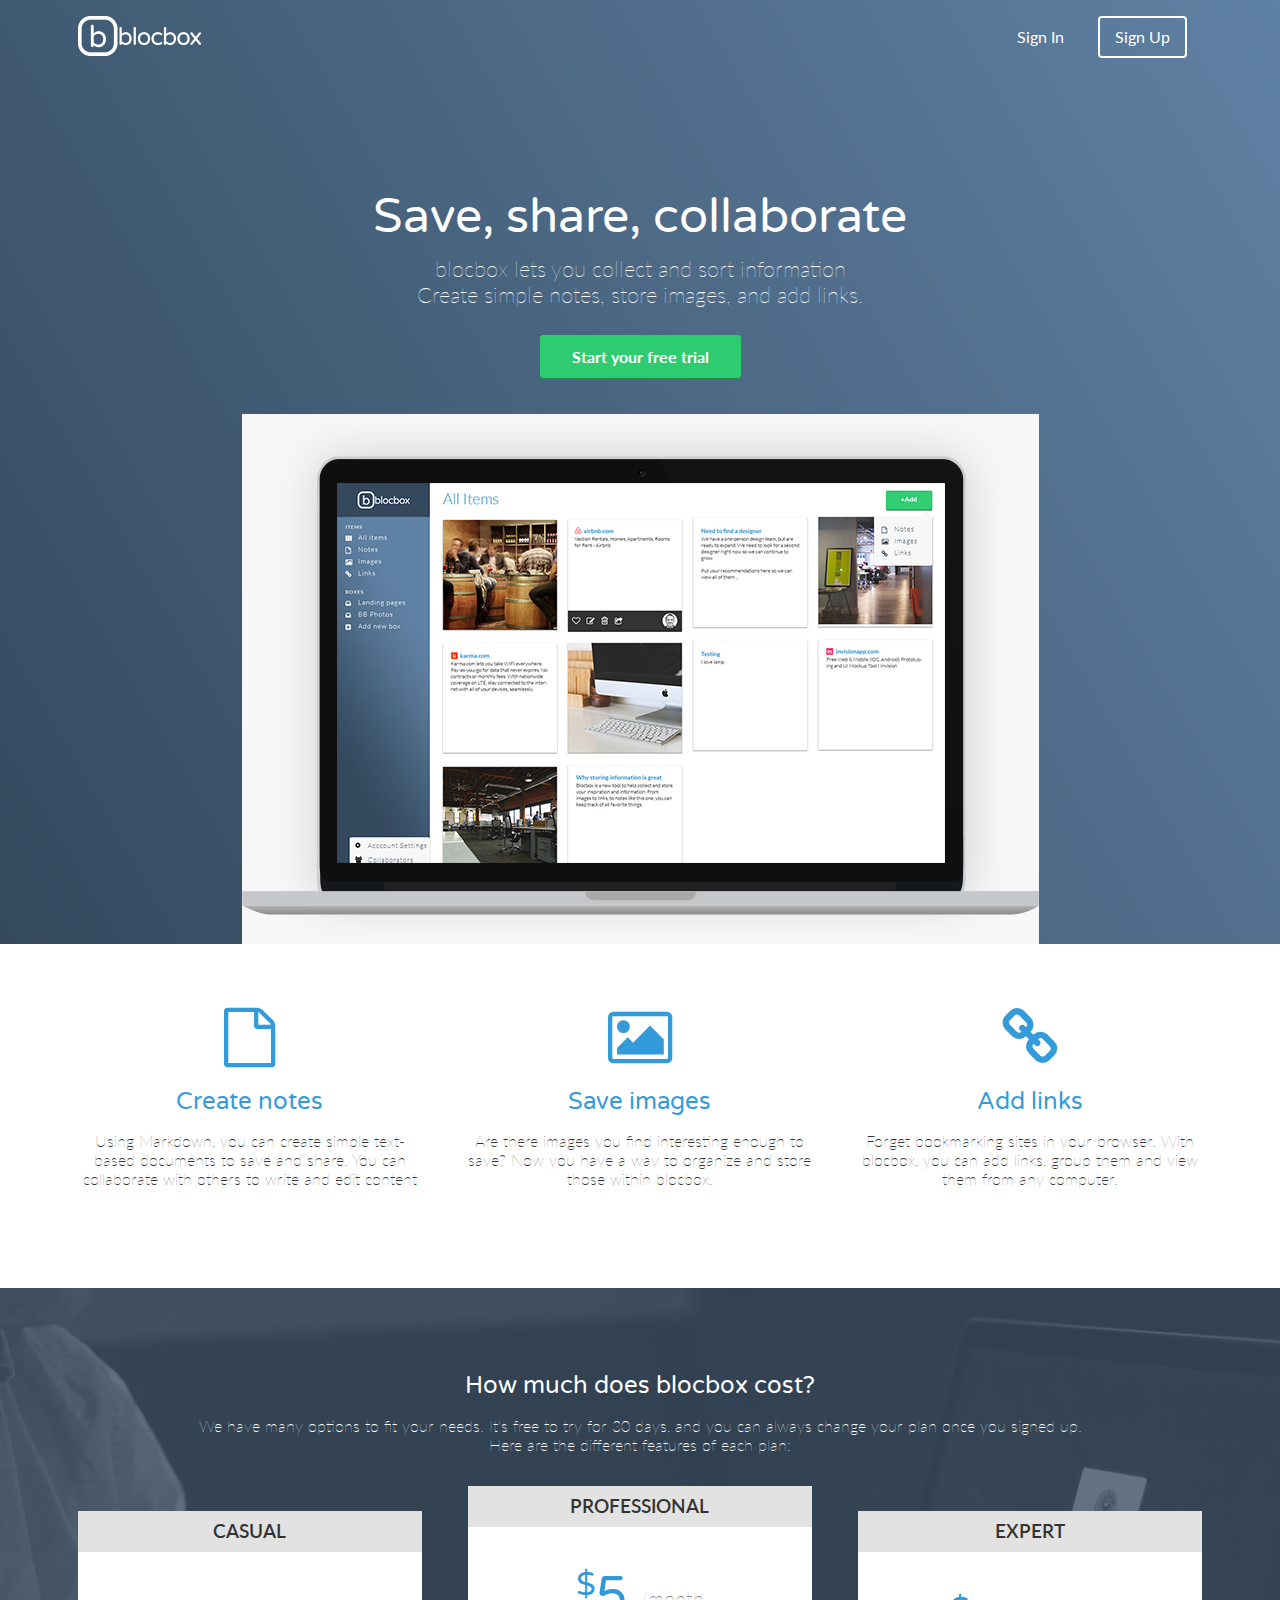
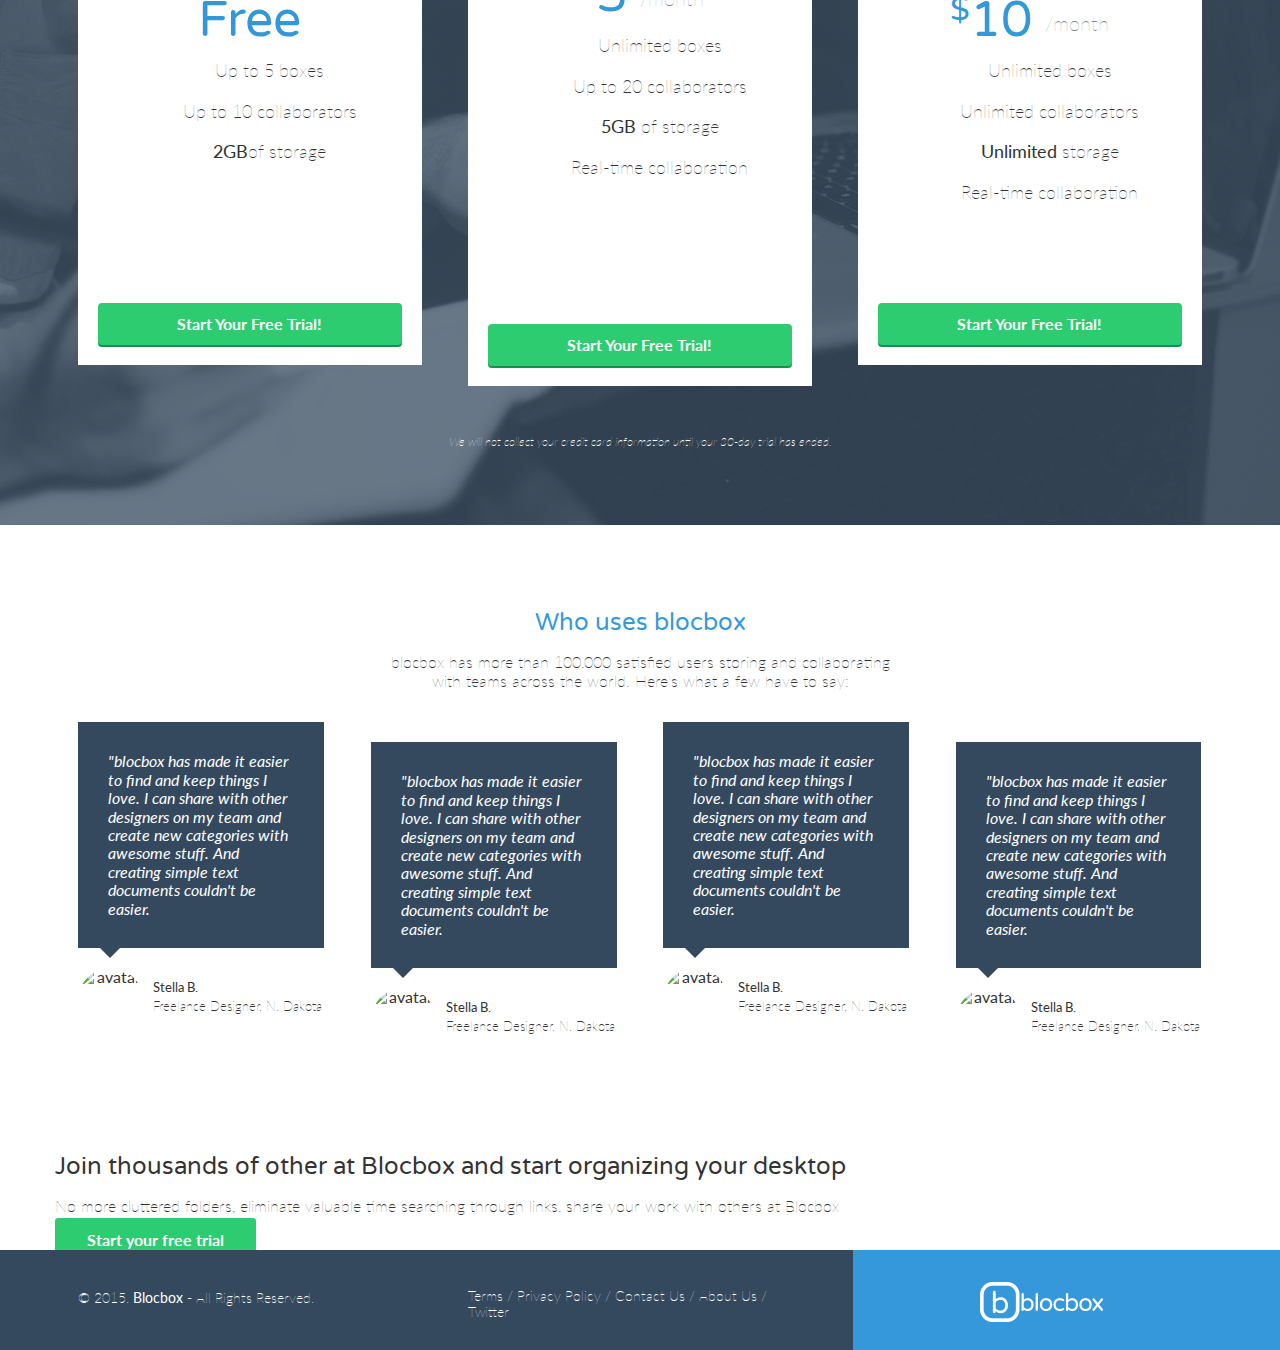
==== commit c8a6295a: "Checkpoint 33 completed" ====
--- a/index.html
+++ b/index.html
@@ -151,23 +151,25 @@
       </section>
     </main>
     <!-- footer -->
-  <footer>
-    <div class="container footer-nav-block">
-      <div class="left-footer-block one-third">
-        <p class="copyright=block">&copy; 2015.<strong>Blockbox</strong> - All Rights Reserved.</p>
-      </div>
-      <nav class="link-block middle-footer-block one-third">
-        <ul>
-          <li><a href="">Terms</a></li> / 
-          <li><a href="">Privacy Policy</a></li> / 
-          <li><a href="">Contact Us</a></li> / 
-          <li><a href="">About Us</a></li> / 
-          <li><a href="">Twitter</a></li> / 
-        </ul>
-      <div class="right-footer-block one third">
-        <img class="logo" src="images/site-logo.png" alt="blocbox"/>
-      </div>
-    </footer>
+   <footer>
+   <div class="container footer-nav-block">
+       <div class="left-footer-block one-third">
+         <p class="copyright-block">&copy; 2015. <strong>Blocbox</strong> - All Rights Reserved.</p>
+       </div>
+       <nav class="link-block middle-footer-block one-third">
+         <ul>
+           <li><a href="">Terms</a></li> /
+           <li><a href="">Privacy Policy</a></li> /
+           <li><a href="">Contact Us</a></li> /
+           <li><a href="">About Us</a></li> /
+           <li><a href="">Twitter</a></li>
+         </ul>
+       </nav>
+       <div class="right-footer-block one-third">
+         <img class="logo" src="images/site-logo.png" alt="Blocbox" />
+       </div>
+   </div>
+ </footer>
 </body>
 </html>
 
--- a/CSS/style.css
+++ b/CSS/style.css
@@ -421,4 +421,248 @@
    footer .logo{
      padding: 2em 0 2em 1.5em;
    }
- }
+ 
+/* ----DASHBOARD----*/
+.dashboard{
+  background:#F7F7F7;
+}
+
+.left-nav {
+  height: 100vh;
+  width:14.666667%;
+  color: #FFFFFF;
+  background: #34495E;
+  background-image: linear-gradient(206deg, #5F81A3 0%, #34495E 94%);
+  float: left;
+  position: fixed;
+  display: block;
+}
+
+.left-nav .site-logo{
+  padding: 20px 0;
+  background: #34495E;
+  display: block;
+  text-align: center;
+}
+
+.left-nav .items {
+  padding: 0 6%; 
+}
+
+.left-nav .item p {
+  font-weight: 600;
+  text-transform: uppercase;
+  font-size: 12px;
+  color: #E2E2E2;
+  line-height: 15px;
+}
+
+.left-nav .items ul {
+  margin: 0 0 40px;
+  padding: 0;
+}
+
+.left-nav .items ul li {
+  list-style-type: none;
+  margin-bottom: 15px;
+
+}
+
+
+.left-nav .items ul li a {
+  color: #FFFFFF;
+  text-decoration: none;
+  font-weight: 100;
+}
+
+.left-nav .items ul li a i {
+  width: 16px;
+  text-align: center;
+  margin-right: 8px;
+}
+
+/* LEFT NAVBAR SETTINGS */
+ .left-nav .settings {
+   position:absolute;
+   background:#22303E;
+   width:100%;
+   bottom:0;
+   left:0;
+   right:0;
+   padding:10px 0;
+ }
+ .left-nav .settings img {
+   height:35px;
+   width:35px;
+   border-radius: 50%;
+   margin-left:10px;
+   display: inline-block;
+ }
+ .left-nav .settings p {
+   display: inline-block;
+   vertical-align: top;
+   padding-top: 8px;
+   font-weight: 400;
+   margin:0 0 0 10px;
+ }
+ .left-nav .settings a {
+   color:#FFFFFF;
+   text-decoration: none;
+   text-align: right;
+   float: right;
+   margin-right:10px;
+   margin-top:8px;
+ }
+
+
+/* ---CONTENT---- */
+.content {
+  padding: 6em 1% 1.5em;
+  float: right;
+  width: 98%;
+  position: relative;
+}
+
+.content .header {
+  margin: 0 1% 20px;
+}
+
+.content .header h1 {
+  font-family: "Lato", Helvetica, Arial, sans-serif;
+  font-weight: 100;
+  margin: 0 0 30px;
+  font-size: 36px;
+  color: #3498D8;
+  line-height: 44px;
+  float: left;
+  display: inline-block;
+}
+
+.content .header > a {
+  float: right;
+}
+
+.content-item {
+  width: 96%;
+  margin: 0 2% 25px;
+  float: left;
+  display: block;
+}
+
+.item-box {
+  display: block;
+  height: 230px;
+  background: #FFFFFF;
+  box-shadow: 0px 1px 3px 0px rgba(0,0,0,0.40);
+  position: relative;
+  overflow: hidden;
+  padding: 20px
+
+}
+/* Larger Mobile Devices */
+@media (min-width: 460px){
+  .content{
+    padding: 1.5em 1%;
+    float: right;
+    width: 90%;
+    position: relative;
+  }
+  .content-item {
+    width: 46%;
+    margin: 0 2% 25px;
+    float: left;
+    display: block;
+  }
+}
+@media (min-width: 760px){
+  .content {
+     padding:1.5em 5%;
+     float:right;
+     width:90%;
+     position: relative;
+   }
+   .content > .container {
+     width:700px;
+   }
+   .content-item {
+     width:31.33333%;
+     margin:0 1% 25px;
+   }
+}
+@media (min-width: 992px){
+   .content {
+     padding:1.5em 1%;
+     float:right;
+     width:83.33333333%;
+     position: relative;
+   }
+   .content > .container {
+     width:auto;
+   }
+   .content-item {
+     width:23%;
+     margin:0 1% 25px;
+   }
+ }
+
+  .item-box > img {
+   position:absolute;
+   height:100%;
+   width:auto;
+   top:0;
+   left:0;
+   right:0;
+ }
+ .item-box h2 {
+   font-family: 'Lato', Helvetica, Arial, sans-serif;
+   font-weight: 700;
+   font-size: 15px;
+   line-height: 17px;
+   margin:0;
+ }
+ .item-box h2 a {
+   color: #3498DB;
+   text-decoration: none;
+ }
+ .item-box h2 img {
+   width:16px;
+   height:16px;
+   position:relative;
+   top:2px;
+   margin-right:5px;
+ }
+ .item-box p {
+   font-size: 14px;
+   color: #333333;
+   line-height: 18px;
+   margin:5px 0 0;
+ } 
+
+
+
+
+
+
+
+
+
+
+
+
+
+
+
+
+
+
+
+
+
+
+
+
+
+
+
+
+
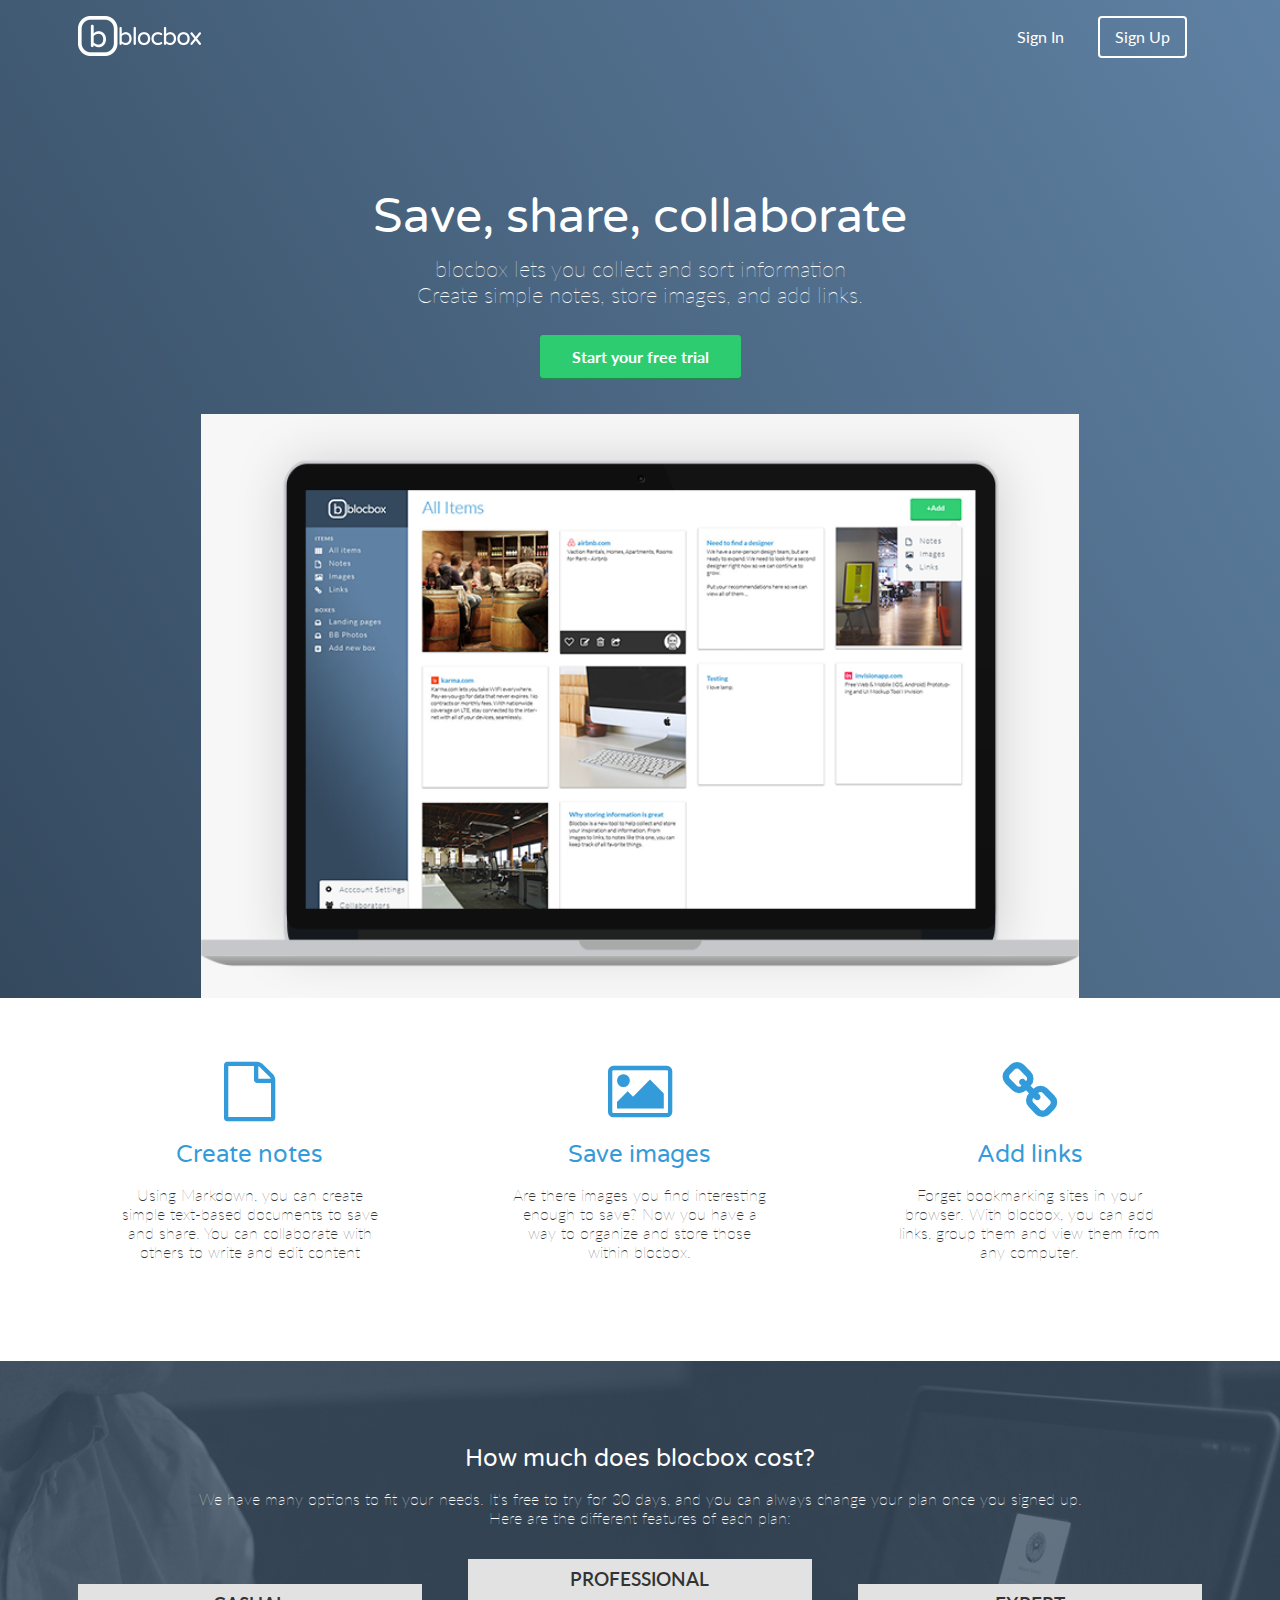
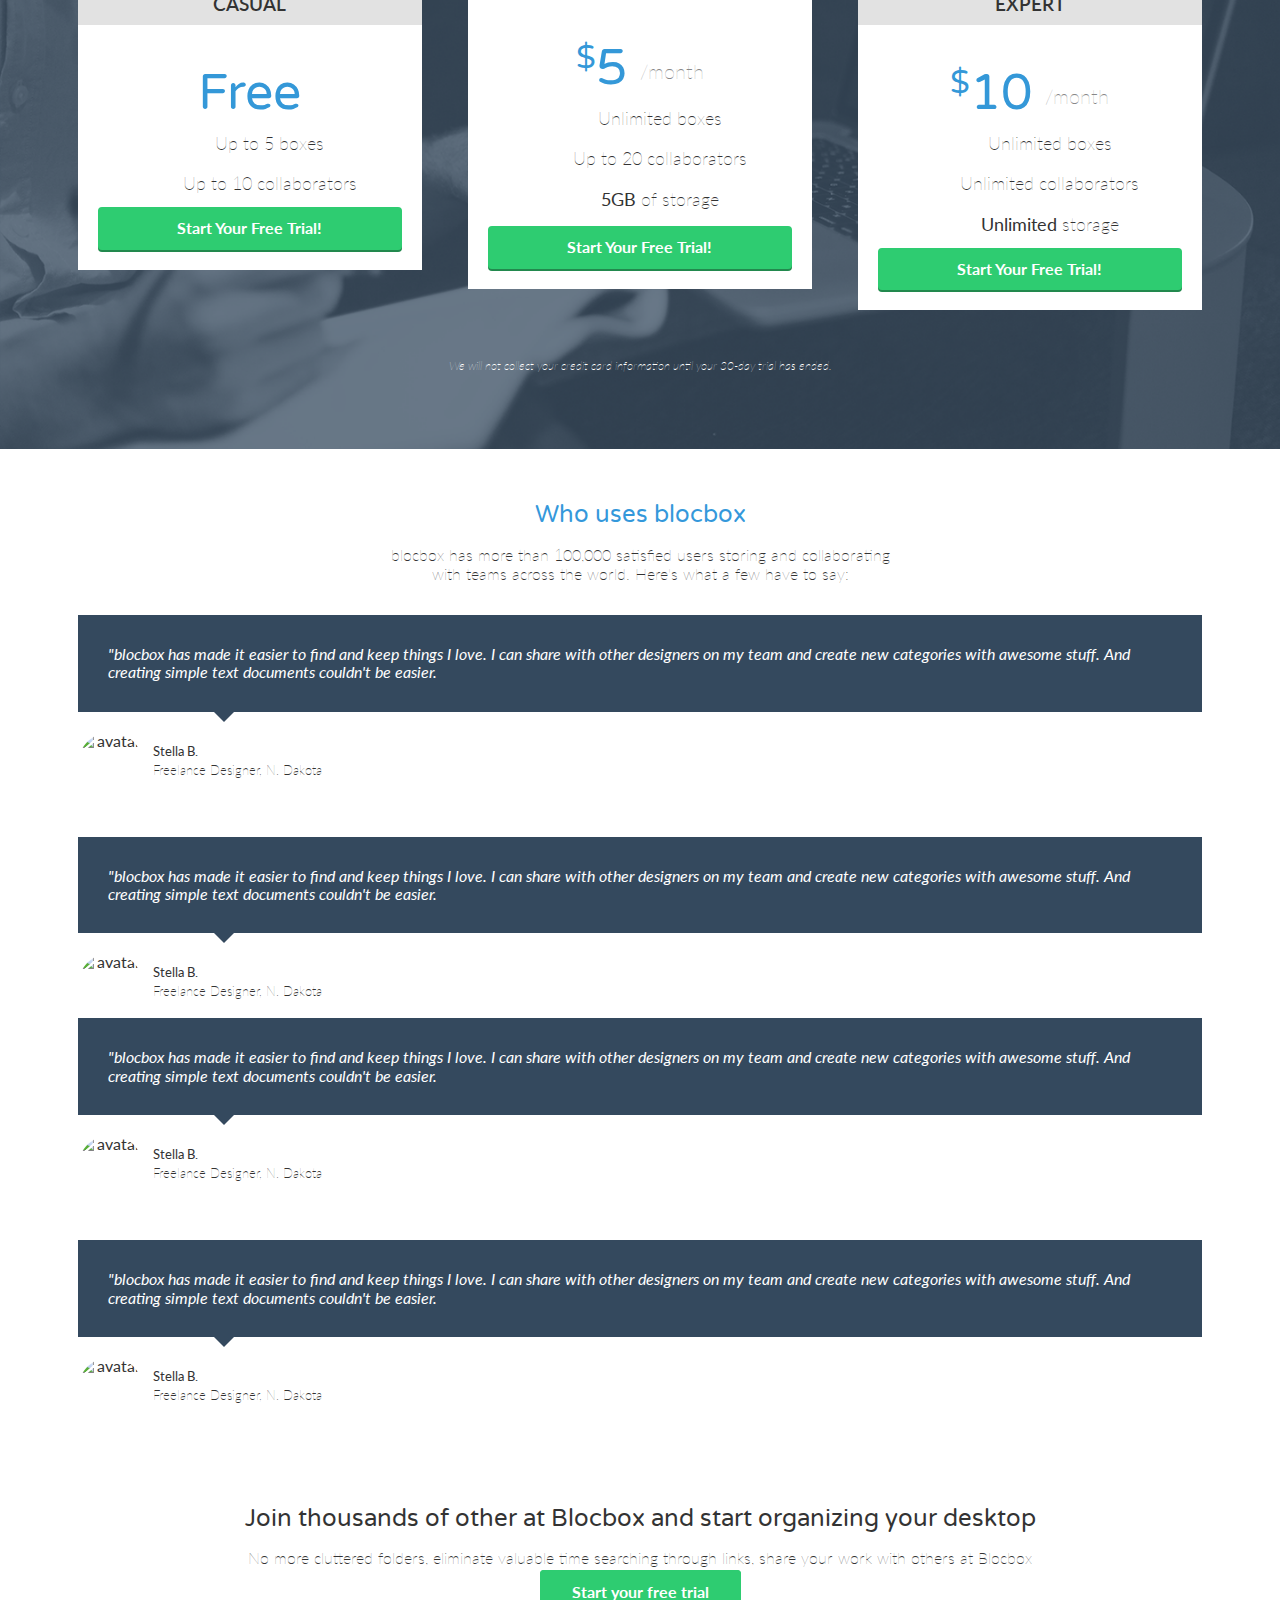
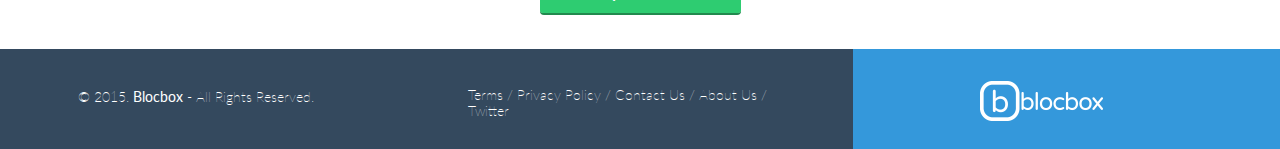
==== commit f37714a4: "Homepage styling two completed" ====
--- a/index.html
+++ b/index.html
@@ -89,7 +89,7 @@
              </div>
           </li>
           <li class="one-third">
-            <div class="box">
+            <div class="box third">
               <h3>Expert</h3>
               <h4><span>$</span>10 <span class="month">/month</span></h4>
                 <ul>
@@ -140,7 +140,7 @@
         </ul>
       </section>
       <!-- Assignment 27-->
-      <section class="container">
+      <section class="container assignment">
       <h2>
         Join thousands of other at Blocbox and start organizing your desktop
       </h2>
--- a/CSS/style.css
+++ b/CSS/style.css
@@ -45,6 +45,7 @@
    position:relative;
    min-height: 1px;
    margin:0 2% 20px;
+
  }
 
 
@@ -70,18 +71,37 @@
 
 /* MEDIA QUERIES */
 
+  @media (min-width: 460px){
+    .one-half {
+     width:46%;
+     float: left;
+     position: relative;
+     min-height: 1px;
+     margin:0 2% 20px;
+   }
+
+}
+
   @media (min-width: 768px) {
    .container {
      width: 750px;
    }
- }
+   .one-half {
+     width:46%;
+     float: left;
+     position: relative;
+     min-height: 1px;
+     margin:0 2% 20px;
+   }
+   
+ }
+
  @media (min-width: 992px) {
    .container {
      width: 970px;
    }
-   .one-half {
-     width:46%;
-   }
+   
+
    .one-third {
      width:29.33333%;
    }
@@ -95,18 +115,16 @@
    }
  }
  /*  Change */
- @media only screen and (max-width: 768px){
+@media (min-width: 150px){
     .dashboard{
       width: 50%;
     }
-  }
-
-  @media only screen and (max-width: 992px){
+}
+ @media (min-width: 768px){
     .dashboard{
       width: 75%;
     }
-  }
-
+}
 
 /*    HEADER    */
 header {
@@ -220,6 +238,27 @@
   color: #349BDB
 }
 
+@media(min-width: 442px){
+  .benefits p{
+    font-size: 20px;
+    padding: 0 40px;
+  }
+}
+
+
+@media(min-width: 768px){
+  .benefits p{
+    font-size: 20px;
+    padding: 0 40px; 
+  }
+}
+
+@media(min-width: 992px){
+  .benefits p{
+    font-size: 16px;
+  }
+}
+
 
 /* PRICING*/
 .pricing {
@@ -255,6 +294,32 @@
 .box.middle{
   min-height: 485px;
   margin-top: 0px;
+}
+
+@media (min-width: 768px){
+  .box{
+    min-height: 330px;
+  }
+  .box.third{
+    min-height: 380px;
+  }
+  .box.middle{
+    min-height: 415px;
+  }
+
+}
+
+@media (min-width: 460px){
+  .box{
+    min-height: 230px;
+  }
+  .box.third{
+    min-height: 280px;
+  }
+  .box.middle{
+    min-height: 315px;
+  }
+
 }
 
 .box h3 {
@@ -311,7 +376,7 @@
 
 /* TESTIMONIALS */
 .testimonials {
-  padding: 4em 0;
+  padding: 2em 0;
   text-align: center;
 }
 
@@ -367,8 +432,30 @@
  .second-box, .fourth-box{
   position: relative;
   top: 20px;
-  
- }
+ }
+
+
+/* ASSIGNMENT */
+.assignment {
+  text-align: center;
+  padding:15px 15px;
+  position: relative;
+  margin-bottom: 2em;
+
+}
+
+@media(min-width: 768px){
+  .one-fourth{
+    width: 46%;
+  }
+}
+
+
+@media(min-width: 992px){
+  .one-fourth{
+    width: 96%;
+  }
+}
 
 /*   FOOTER    */
 
@@ -515,67 +602,62 @@
  }
 
 
-/* ---CONTENT---- */
-.content {
-  padding: 6em 1% 1.5em;
-  float: right;
-  width: 98%;
-  position: relative;
-}
-
-.content .header {
-  margin: 0 1% 20px;
-}
-
-.content .header h1 {
-  font-family: "Lato", Helvetica, Arial, sans-serif;
-  font-weight: 100;
-  margin: 0 0 30px;
-  font-size: 36px;
-  color: #3498D8;
-  line-height: 44px;
-  float: left;
-  display: inline-block;
-}
-
-.content .header > a {
-  float: right;
-}
-
-.content-item {
-  width: 96%;
-  margin: 0 2% 25px;
-  float: left;
-  display: block;
-}
-
-.item-box {
-  display: block;
-  height: 230px;
-  background: #FFFFFF;
-  box-shadow: 0px 1px 3px 0px rgba(0,0,0,0.40);
-  position: relative;
-  overflow: hidden;
-  padding: 20px
-
-}
+ /* CONTENT */
+ .content {
+   padding:6em 1% 1.5em;
+   float:right;
+   width:98%;
+   position: relative;
+ }
+ .content .header {
+   margin:0 1% 20px;
+ }
+ .content .header h1 {
+   font-family: "Lato", Helvetica, Arial, sans-serif;
+   font-weight: 100;
+   margin:0 0 30px;
+   font-size: 36px;
+   color: #3498DB;
+   line-height: 44px;
+   float: left;
+   display:inline-block;
+ }
+ .content .header > a {
+   float:right;
+ }
+ .content-item {
+   width:96%;
+   margin:0 2% 25px;
+   float:left;
+   display:block;
+ }
+ .item-box {
+   display:block;
+   height:230px;
+   background: #FFFFFF;
+   box-shadow: 0px 1px 3px 0px rgba(0,0,0,0.40);
+   position: relative;
+   overflow: hidden;
+   padding:20px;
+ }
 /* Larger Mobile Devices */
-@media (min-width: 460px){
-  .content{
-    padding: 1.5em 1%;
-    float: right;
-    width: 90%;
-    position: relative;
-  }
-  .content-item {
-    width: 46%;
-    margin: 0 2% 25px;
-    float: left;
-    display: block;
-  }
-}
-@media (min-width: 760px){
-  .content {
+ @media (min-width:460px) {
+   .content {
+     padding:1.5em 1%;
+     float:right;
+     width:90%;
+     position: relative;
+   }
+   .content-item {
+     width:46%;
+     margin:0 2% 25px;
+     float:left;
+     display:block;
+   }
+ }
+/* Tablets */
+ @media (min-width:768px) {
+   .content {
      padding:1.5em 5%;
      float:right;
      width:90%;
@@ -588,8 +670,9 @@
      width:31.33333%;
      margin:0 1% 25px;
    }
-}
-@media (min-width: 992px){
+ }
+/* Laptops and Desktops */
+ @media (min-width:992px) {
    .content {
      padding:1.5em 1%;
      float:right;
